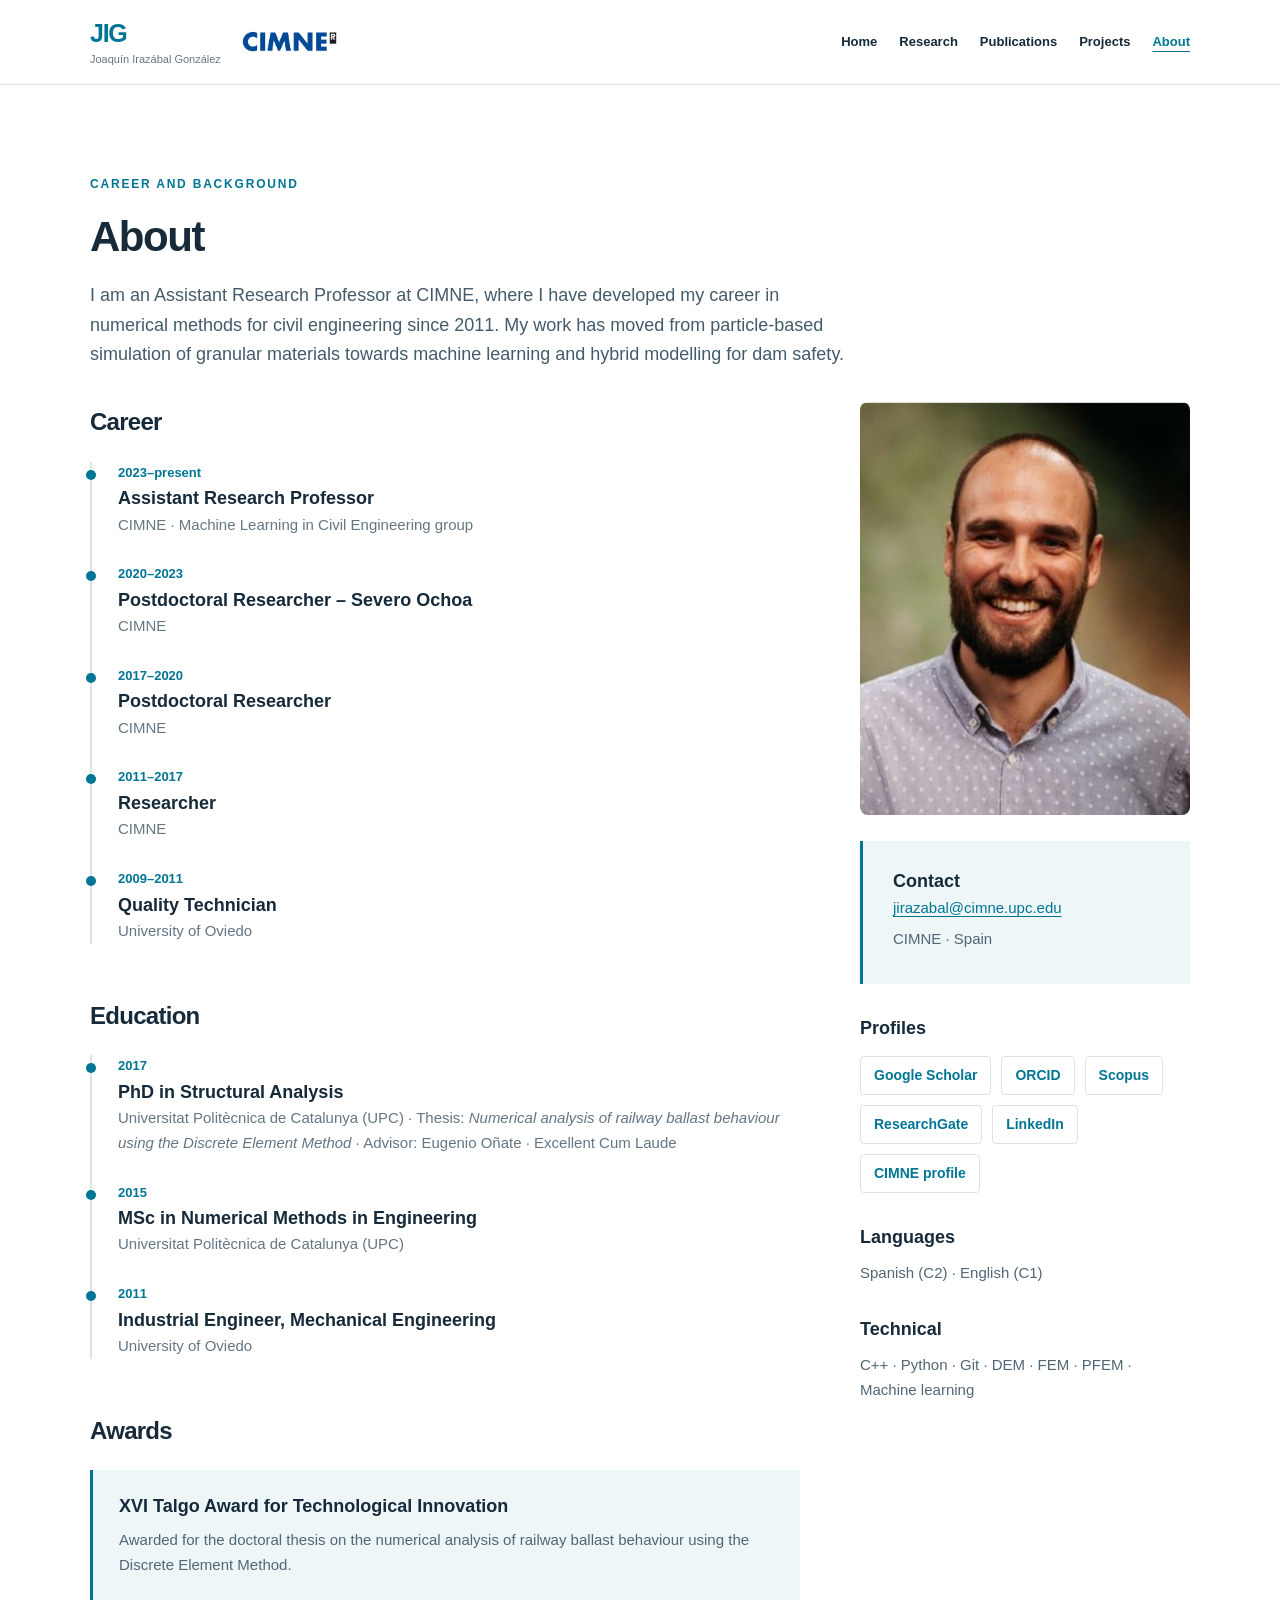
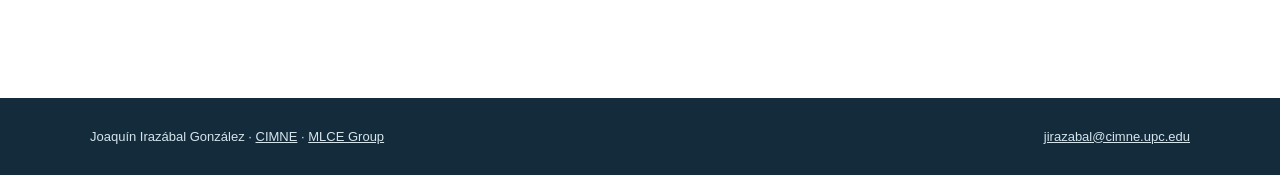
==== about.html @ ceaa3c61 "Create personal academic website" ====
<!DOCTYPE html>
<html lang="en">
  <head>
    <meta charset="UTF-8">
    <meta name="viewport" content="width=device-width, initial-scale=1">
    <meta name="description" content="Career, education, awards and contact details of Joaquín Irazábal González, Assistant Research Professor at CIMNE.">
    <title>About | Joaquín Irazábal González</title>
    <link rel="icon" href="assets/favicon.svg" type="image/svg+xml">
    <link rel="stylesheet" href="styles.css">
  </head>
  <body>
    <a class="skip-link" href="#main-content">Skip to content</a>
    <header class="site-header">
      <div class="container header-inner">
        <a href="index.html" class="brand" aria-label="JIG — Joaquín Irazábal González — CIMNE home">
          <span class="brand-mark">JIG</span>
          <span class="brand-affiliation">Joaquín Irazábal González</span>
          <img class="brand-logo" src="assets/images/cimne-colour.png" alt="CIMNE" width="571" height="140">
        </a>
        <nav aria-label="Main navigation">
          <a href="index.html">Home</a>
          <a href="research.html">Research</a>
          <a href="publications.html">Publications</a>
          <a href="projects.html">Projects</a>
          <a href="about.html" aria-current="page">About</a>
        </nav>
      </div>
    </header>
    <main id="main-content" tabindex="-1">
      <section id="about" class="section container">
        <p class="eyebrow">Career and background</p>
        <h1 class="page-title">About</h1>
        <p class="intro">I am an Assistant Research Professor at CIMNE, where I have developed my career in numerical methods for civil engineering since 2011. My work has moved from particle-based simulation of granular materials towards machine learning and hybrid modelling for dam safety.</p>

        <div class="about-layout">
          <div class="about-main">
            <h2 class="subsection-title">Career</h2>
            <ol class="timeline">
              <li>
                <span class="when">2023–present</span>
                <h3>Assistant Research Professor</h3>
                <p>CIMNE · Machine Learning in Civil Engineering group</p>
              </li>
              <li>
                <span class="when">2020–2023</span>
                <h3>Postdoctoral Researcher – Severo Ochoa</h3>
                <p>CIMNE</p>
              </li>
              <li>
                <span class="when">2017–2020</span>
                <h3>Postdoctoral Researcher</h3>
                <p>CIMNE</p>
              </li>
              <li>
                <span class="when">2011–2017</span>
                <h3>Researcher</h3>
                <p>CIMNE</p>
              </li>
              <li>
                <span class="when">2009–2011</span>
                <h3>Quality Technician</h3>
                <p>University of Oviedo</p>
              </li>
            </ol>

            <h2 class="subsection-title">Education</h2>
            <ol class="timeline">
              <li>
                <span class="when">2017</span>
                <h3>PhD in Structural Analysis</h3>
                <p>Universitat Politècnica de Catalunya (UPC) · Thesis: <cite>Numerical analysis of railway ballast behaviour using the Discrete Element Method</cite> · Advisor: Eugenio Oñate · Excellent Cum Laude</p>
              </li>
              <li>
                <span class="when">2015</span>
                <h3>MSc in Numerical Methods in Engineering</h3>
                <p>Universitat Politècnica de Catalunya (UPC)</p>
              </li>
              <li>
                <span class="when">2011</span>
                <h3>Industrial Engineer, Mechanical Engineering</h3>
                <p>University of Oviedo</p>
              </li>
            </ol>

            <h2 class="subsection-title">Awards</h2>
            <div class="award">
              <h3>XVI Talgo Award for Technological Innovation</h3>
              <p>Awarded for the doctoral thesis on the numerical analysis of railway ballast behaviour using the Discrete Element Method.</p>
            </div>
          </div>

          <aside class="about-side">
            <img class="about-photo" src="assets/images/joaquin-irazabal.jpg" alt="Portrait of Joaquín Irazábal González" width="800" height="1000">
            <div class="methods">
              <h2>Contact</h2>
              <p><a href="mailto:jirazabal@cimne.upc.edu">jirazabal@cimne.upc.edu</a></p>
              <p>CIMNE · Spain</p>
            </div>

            <h2 class="side-title">Profiles</h2>
            <ul class="profile-links">
              <li><a href="https://scholar.google.es/citations?user=T08dTR4AAAAJ&amp;hl=en">Google Scholar</a></li>
              <li><a href="https://orcid.org/0000-0003-4966-4812">ORCID</a></li>
              <li><a href="https://www.scopus.com/authid/detail.uri?authorId=56823548200">Scopus</a></li>
              <li><a href="https://www.researchgate.net/profile/Joaquin-Irazabal-Gonzalez">ResearchGate</a></li>
              <li><a href="https://www.linkedin.com/in/joaquinirazabalgonzalez/">LinkedIn</a></li>
              <li><a href="http://www.cimne.com/verperfil/5424">CIMNE profile</a></li>
            </ul>

            <h2 class="side-title">Languages</h2>
            <p>Spanish (C2) · English (C1)</p>

            <h2 class="side-title">Technical</h2>
            <p>C++ · Python · Git · DEM · FEM · PFEM · Machine learning</p>
          </aside>
        </div>
      </section>
    </main>
    <footer class="footer">
      <div class="container footer-inner">
        <span>Joaquín Irazábal González · <a href="https://cimne.com/" target="_blank" rel="noopener noreferrer">CIMNE</a> · <a href="https://cimnemadrid.github.io/MLCE_Website/" target="_blank" rel="noopener noreferrer">MLCE Group</a></span>
        <span><a href="mailto:jirazabal@cimne.upc.edu">jirazabal@cimne.upc.edu</a></span>
      </div>
    </footer>
  </body>
</html>
---- styles.css ----
:root {
  --ink: #162a39;
  --muted: #647683;
  --blue: #007694;
  --pale: #eef6f8;
  --line: #d9e3e8;
  --max: 1100px;
  --anchor-offset: 90px;
}

* {
  box-sizing: border-box;
}

html {
  scroll-behavior: smooth;
}

/* Keep fragment targets clear of the sticky header at each breakpoint. */
main[id],
section[id] {
  scroll-margin-top: var(--anchor-offset);
}

body {
  min-height: 100vh;
  display: flex;
  flex-direction: column;
  margin: 0;
  font-family: Inter, Arial, Helvetica, sans-serif;
  line-height: 1.65;
  color: var(--ink);
  background: #fff;
}

a {
  color: inherit;
}

main {
  flex: 1;
}

nav a[aria-current="page"] {
  color: var(--blue);
  text-decoration: underline;
  text-underline-offset: 5px;
}

nav a:focus-visible,
a:focus-visible {
  outline: 2px solid var(--blue);
  outline-offset: 3px;
}

.container {
  width: min(var(--max), calc(100% - 48px));
  margin: auto;
}

.site-header {
  background: white;
  border-bottom: 1px solid var(--line);
  position: sticky;
  top: 0;
  z-index: 10;
}

.header-inner {
  min-height: 84px;
  display: flex;
  align-items: center;
  justify-content: space-between;
  gap: 26px;
}

.brand {
  text-decoration: none;
  display: grid;
  grid-template-columns: max-content 100px;
  column-gap: 18px;
  flex-shrink: 0;
  line-height: 1.2;
}

.brand-mark {
  font-size: 25px;
  font-weight: 800;
  letter-spacing: -.05em;
  color: var(--blue);
}

.brand-affiliation {
  grid-column: 1;
  font-size: 11px;
  color: var(--muted);
  margin-top: 5px;
}

.brand-logo {
  grid-column: 2;
  grid-row: 1 / 3;
  align-self: center;
  display: block;
  width: 100px;
  height: auto;
}

nav {
  display: flex;
  flex-wrap: wrap;
  gap: 22px;
}

nav a {
  text-decoration: none;
  font-weight: 600;
  font-size: 13px;
}

nav a:hover,
.footer a:hover {
  color: var(--blue);
}

.hero {
  padding: 96px 0 104px;
  background: linear-gradient(115deg, #e8f5f7 0%, #f7fbfc 65%, #fff 100%);
  border-bottom: 1px solid var(--line);
}

.hero-grid {
  display: grid;
  grid-template-columns: minmax(0, 1.45fr) minmax(240px, 320px);
  gap: 60px;
  align-items: center;
}

.eyebrow {
  font-size: 12px;
  letter-spacing: .15em;
  text-transform: uppercase;
  font-weight: 800;
  color: var(--blue);
  margin: 0 0 18px;
}

.hero h1 {
  font-size: clamp(38px, 5vw, 64px);
  line-height: 1.05;
  letter-spacing: -.05em;
  margin: 0 0 24px;
}

.subtitle {
  font-size: clamp(18px, 2.2vw, 23px);
  font-weight: 650;
  line-height: 1.35;
  max-width: 760px;
  margin: 0 0 18px;
}

.hero-description {
  color: #445b69;
  font-size: 17px;
  max-width: 720px;
  margin: 0 0 30px;
}

.hero-actions {
  display: flex;
  flex-wrap: wrap;
  align-items: center;
  gap: 14px;
}

.cta {
  display: inline-block;
  color: white;
  background: var(--blue);
  padding: 12px 22px;
  border-radius: 5px;
  text-decoration: none;
  font-weight: 700;
}

.cta:hover {
  background: #00637d;
}

.cta-secondary {
  display: inline-block;
  color: var(--blue);
  border: 1px solid var(--blue);
  padding: 11px 21px;
  border-radius: 5px;
  text-decoration: none;
  font-weight: 700;
}

.cta-secondary:hover {
  background: var(--pale);
}

.hero-portrait {
  display: block;
  width: 100%;
  max-width: 320px;
  height: auto;
  aspect-ratio: 4 / 5;
  object-fit: cover;
  border-radius: 8px;
  box-shadow: 0 18px 44px rgba(22, 42, 57, .16);
}

.section {
  padding-top: 90px;
  padding-bottom: 98px;
}

.section-alt {
  background: #f6f9fa;
}

.section > h2,
.page-title {
  font-size: clamp(30px, 4vw, 42px);
  line-height: 1.15;
  letter-spacing: -.035em;
  margin: 0 0 20px;
}

.intro {
  max-width: 760px;
  font-size: 18px;
  color: #445b69;
  margin-bottom: 32px;
}

.about-copy {
  max-width: 800px;
}

.about-copy p {
  color: #445b69;
  font-size: 17px;
  margin: 0 0 18px;
}

.stats {
  display: grid;
  grid-template-columns: repeat(4, minmax(0, 1fr));
  gap: 24px;
  margin-top: 36px;
}

.stat {
  border-top: 2px solid var(--blue);
  padding-top: 16px;
}

.stat strong {
  display: block;
  font-size: 30px;
  line-height: 1.1;
  letter-spacing: -.03em;
}

.stat span {
  display: block;
  margin-top: 4px;
  color: var(--muted);
  font-size: 13px;
}

.stats-note {
  margin: 18px 0 0;
  color: var(--muted);
  font-size: 13px;
}

.section-heading {
  display: flex;
  align-items: flex-end;
  justify-content: space-between;
  gap: 24px;
  flex-wrap: wrap;
  margin-bottom: 26px;
}

.section-heading h2 {
  margin: 0;
  font-size: clamp(28px, 3.5vw, 38px);
  line-height: 1.15;
  letter-spacing: -.035em;
}

.section-heading .eyebrow {
  margin-bottom: 10px;
}

.text-link {
  color: var(--blue);
  font-size: 14px;
  font-weight: 700;
  text-underline-offset: 3px;
  white-space: nowrap;
}

.cards {
  display: grid;
  grid-template-columns: repeat(3, minmax(0, 1fr));
  gap: 20px;
}

.card {
  border: 1px solid var(--line);
  border-radius: 8px;
  padding: 30px 26px;
  background: #fff;
  min-height: 238px;
}

.card-number {
  font-weight: 750;
  font-size: 12px;
  color: var(--blue);
}

.card h2,
.card h3 {
  font-size: 22px;
  letter-spacing: -.025em;
  line-height: 1.2;
  margin: 26px 0 12px;
}

.card p {
  font-size: 15px;
  color: #5a6b78;
  margin: 0;
}

.methods {
  padding: 26px 30px;
  background: var(--pale);
  border-left: 3px solid var(--blue);
  margin-top: 32px;
}

.methods p {
  color: #526675;
  margin: 6px 0 0;
}

.methods h2 {
  margin: 0;
  font-size: 18px;
}

.methods a {
  color: var(--blue);
  text-underline-offset: 3px;
}

.muted {
  color: var(--muted);
}

/* Research lines. */
.research-list {
  margin-top: 8px;
}

.research-item {
  display: grid;
  grid-template-columns: 64px minmax(0, 1fr);
  gap: 22px;
  padding: 34px 0;
  border-top: 1px solid var(--line);
}

.research-item:last-child {
  border-bottom: 1px solid var(--line);
}

.research-number {
  font-weight: 800;
  font-size: 13px;
  color: var(--blue);
  padding-top: 7px;
}

.research-item h2 {
  font-size: 26px;
  line-height: 1.2;
  letter-spacing: -.03em;
  margin: 0 0 12px;
}

.research-item p {
  color: #445b69;
  max-width: 820px;
  margin: 0 0 12px;
}

.research-related {
  font-size: 14px;
  color: var(--muted);
}

.research-related a {
  color: var(--blue);
  text-underline-offset: 3px;
}

.technologies {
  display: flex;
  flex-wrap: wrap;
  gap: 8px;
  margin: 14px 0 0;
  padding: 0;
  list-style: none;
}

.technologies li {
  border: 1px solid var(--line);
  border-radius: 999px;
  padding: 4px 12px;
  font-size: 13px;
  color: #445b69;
  background: #fff;
}

/* Projects reuse the shared card styles and mobile grid breakpoint. */
.projects-grid {
  grid-template-columns: repeat(2, minmax(0, 1fr));
}

.project-card {
  overflow-wrap: anywhere;
}

.project-card h2 {
  margin-top: 0;
  color: var(--blue);
}

.project-card .project-meta {
  font-size: 13px;
}

.project-card h3 {
  margin: 20px 0 12px;
  font-size: 18px;
  line-height: 1.35;
}

.project-card p {
  margin-bottom: 0;
}

.further-projects {
  margin-top: 22px;
  padding: 0;
  list-style: none;
  display: grid;
  grid-template-columns: repeat(2, minmax(0, 1fr));
  gap: 0 30px;
}

.further-projects li {
  padding: 14px 0;
  border-bottom: 1px solid var(--line);
  font-size: 15px;
}

.further-projects .years {
  display: block;
  color: var(--muted);
  font-size: 13px;
}

/* Publications remain a single, naturally wrapping list at every width. */
.publications-list {
  margin: 0;
  padding-left: 24px;
  overflow-wrap: anywhere;
}

.publications-list li {
  padding-left: 8px;
  margin-bottom: 28px;
}

.publications-list h2,
.publications-list h3 {
  margin: 0 0 8px;
  font-size: 18px;
  line-height: 1.4;
}

.publications-list h2 a,
.publications-list h3 a {
  text-decoration-thickness: 1px;
}

.publications-list p {
  margin: 4px 0;
  color: var(--muted);
  font-size: 15px;
}

.publications-list a,
.publication-profiles a {
  color: var(--blue);
  text-underline-offset: 3px;
}

.publications-list a:focus-visible,
.publication-profiles a:focus-visible {
  outline: 2px solid var(--blue);
  outline-offset: 3px;
}

.pub-section {
  margin-top: 48px;
}

.pub-section > h2 {
  font-size: 24px;
  letter-spacing: -.03em;
  margin: 0 0 22px;
  padding-bottom: 10px;
  border-bottom: 1px solid var(--line);
}

.pub-section:first-of-type {
  margin-top: 0;
}

.publication-profiles {
  margin-top: 48px;
  overflow-wrap: anywhere;
}

.publication-profiles > p {
  color: #445b69;
}

.profile-links {
  display: flex;
  flex-wrap: wrap;
  gap: 10px;
  margin: 12px 0 0;
  padding: 0;
  list-style: none;
}

.profile-links a {
  display: inline-block;
  border: 1px solid var(--line);
  border-radius: 4px;
  padding: 7px 13px;
  color: var(--blue);
  font-size: 14px;
  font-weight: 600;
  text-decoration: none;
}

.profile-links a:hover {
  border-color: var(--blue);
  background: var(--pale);
}

/* About page. */
.about-layout {
  display: grid;
  grid-template-columns: minmax(0, 1.6fr) minmax(260px, 330px);
  gap: 60px;
  align-items: start;
}

.about-photo {
  display: block;
  width: 100%;
  height: auto;
  aspect-ratio: 4 / 5;
  object-fit: cover;
  border-radius: 8px;
  margin-bottom: 26px;
}

.subsection-title {
  font-size: 24px;
  letter-spacing: -.03em;
  margin: 0 0 20px;
}

.about-main > .subsection-title:not(:first-child) {
  margin-top: 52px;
}

.timeline {
  list-style: none;
  margin: 0;
  padding: 0;
  border-left: 2px solid var(--line);
}

.timeline li {
  position: relative;
  padding: 0 0 26px 26px;
}

.timeline li:last-child {
  padding-bottom: 0;
}

.timeline li::before {
  content: "";
  position: absolute;
  left: -6px;
  top: 8px;
  width: 10px;
  height: 10px;
  border-radius: 50%;
  background: var(--blue);
}

.timeline .when {
  display: block;
  color: var(--blue);
  font-size: 13px;
  font-weight: 700;
}

.timeline h3 {
  margin: 4px 0 2px;
  font-size: 18px;
  line-height: 1.3;
}

.timeline p {
  margin: 0;
  color: var(--muted);
  font-size: 15px;
}

.award {
  border-left: 3px solid var(--blue);
  background: var(--pale);
  padding: 22px 26px;
}

.award h3 {
  margin: 0 0 6px;
  font-size: 18px;
}

.award p {
  margin: 0;
  color: #526675;
  font-size: 15px;
}

.about-side .methods {
  margin-top: 0;
}

.side-title {
  font-size: 18px;
  margin: 30px 0 8px;
}

.about-side p {
  color: #526675;
  font-size: 15px;
  margin: 0 0 6px;
}

.footer {
  background: #142b3b;
  color: #d5e5ec;
  padding: 28px 0;
  font-size: 13px;
}

.footer-inner {
  display: flex;
  justify-content: space-between;
  gap: 15px;
  flex-wrap: wrap;
}

.footer a {
  color: inherit;
}

@media (max-width: 900px) {
  .hero-grid {
    grid-template-columns: minmax(0, 1fr) minmax(200px, 260px);
    gap: 36px;
  }

  .about-layout {
    grid-template-columns: 1fr;
    gap: 44px;
  }

  .about-photo {
    max-width: 280px;
  }
}

@media (max-width: 760px) {
  :root {
    --anchor-offset: 180px;
  }

  .header-inner {
    padding: 15px 0;
    align-items: flex-start;
    flex-direction: column;
  }

  nav {
    gap: 12px 18px;
  }

  .hero {
    padding: 72px 0 80px;
  }

  .hero-grid {
    grid-template-columns: 1fr;
    gap: 36px;
  }

  .hero-portrait {
    max-width: 240px;
  }

  .cards,
  .projects-grid,
  .further-projects {
    grid-template-columns: 1fr;
  }

  .card {
    min-height: auto;
  }

  .stats {
    grid-template-columns: repeat(2, minmax(0, 1fr));
  }

  .section {
    padding-top: 70px;
    padding-bottom: 75px;
  }

  .research-item {
    grid-template-columns: 1fr;
    gap: 6px;
    padding: 28px 0;
  }

  .research-number {
    padding-top: 0;
  }
}

/* Allow extra space when the mobile navigation wraps onto more lines. */
@media (max-width: 360px) {
  :root {
    --anchor-offset: 220px;
  }
}

/* Reveal the bypass link when navigating with a keyboard. */
.skip-link {
  position: fixed;
  top: 8px;
  left: 8px;
  z-index: 20;
  padding: 10px 16px;
  color: #fff;
  background: var(--ink);
  border-radius: 5px;
  transform: translateY(calc(-100% - 16px));
}

.skip-link:focus {
  transform: translateY(0);
  outline: 2px solid var(--blue);
  outline-offset: 2px;
}

@media (prefers-reduced-motion: reduce) {
  html {
    scroll-behavior: auto;
  }
}
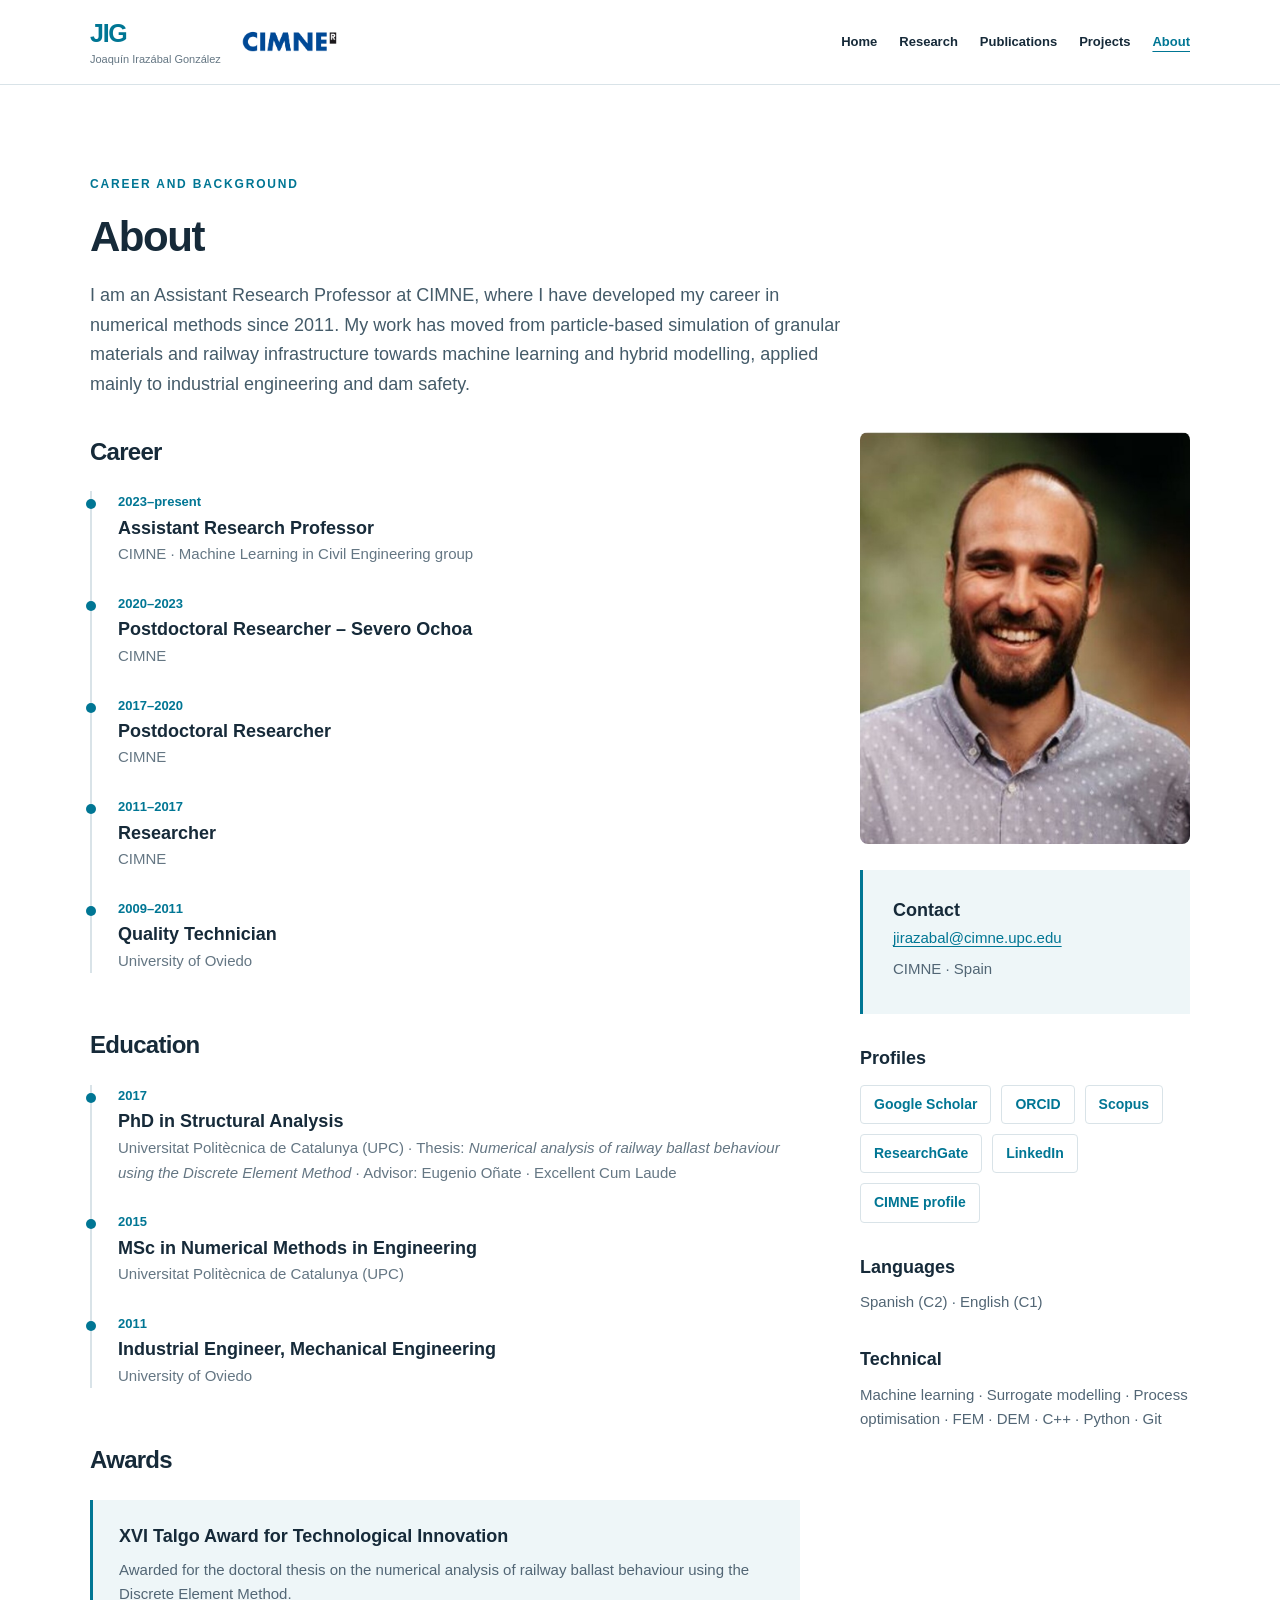
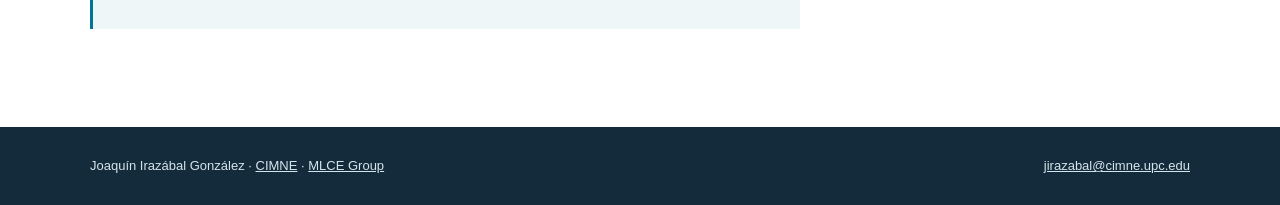
==== commit 0bb1552a: "Prioritise industrial machine learning and update publications" ====
--- a/about.html
+++ b/about.html
@@ -30,7 +30,7 @@
       <section id="about" class="section container">
         <p class="eyebrow">Career and background</p>
         <h1 class="page-title">About</h1>
-        <p class="intro">I am an Assistant Research Professor at CIMNE, where I have developed my career in numerical methods for civil engineering since 2011. My work has moved from particle-based simulation of granular materials towards machine learning and hybrid modelling for dam safety.</p>
+        <p class="intro">I am an Assistant Research Professor at CIMNE, where I have developed my career in numerical methods since 2011. My work has moved from particle-based simulation of granular materials and railway infrastructure towards machine learning and hybrid modelling, applied mainly to industrial engineering and dam safety.</p>
 
         <div class="about-layout">
           <div class="about-main">
@@ -111,7 +111,7 @@
             <p>Spanish (C2) · English (C1)</p>
 
             <h2 class="side-title">Technical</h2>
-            <p>C++ · Python · Git · DEM · FEM · PFEM · Machine learning</p>
+            <p>Machine learning · Surrogate modelling · Process optimisation · FEM · DEM · C++ · Python · Git</p>
           </aside>
         </div>
       </section>
--- a/styles.css
+++ b/styles.css
@@ -18,7 +18,8 @@
 
 /* Keep fragment targets clear of the sticky header at each breakpoint. */
 main[id],
-section[id] {
+section[id],
+.card[id] {
   scroll-margin-top: var(--anchor-offset);
 }
 
@@ -341,6 +342,11 @@
   margin: 0;
 }
 
+.card .text-link {
+  display: inline-block;
+  margin-top: 16px;
+}
+
 .methods {
   padding: 26px 30px;
   background: var(--pale);
@@ -389,6 +395,22 @@
   font-size: 13px;
   color: var(--blue);
   padding-top: 7px;
+}
+
+.research-tag {
+  display: inline-block;
+  vertical-align: middle;
+  margin-left: 10px;
+  padding: 2px 9px;
+  border: 1px solid var(--line);
+  border-radius: 999px;
+  background: #fff;
+  color: var(--muted);
+  font-size: 11px;
+  font-weight: 700;
+  letter-spacing: .08em;
+  line-height: 1.5;
+  text-transform: uppercase;
 }
 
 .research-item h2 {
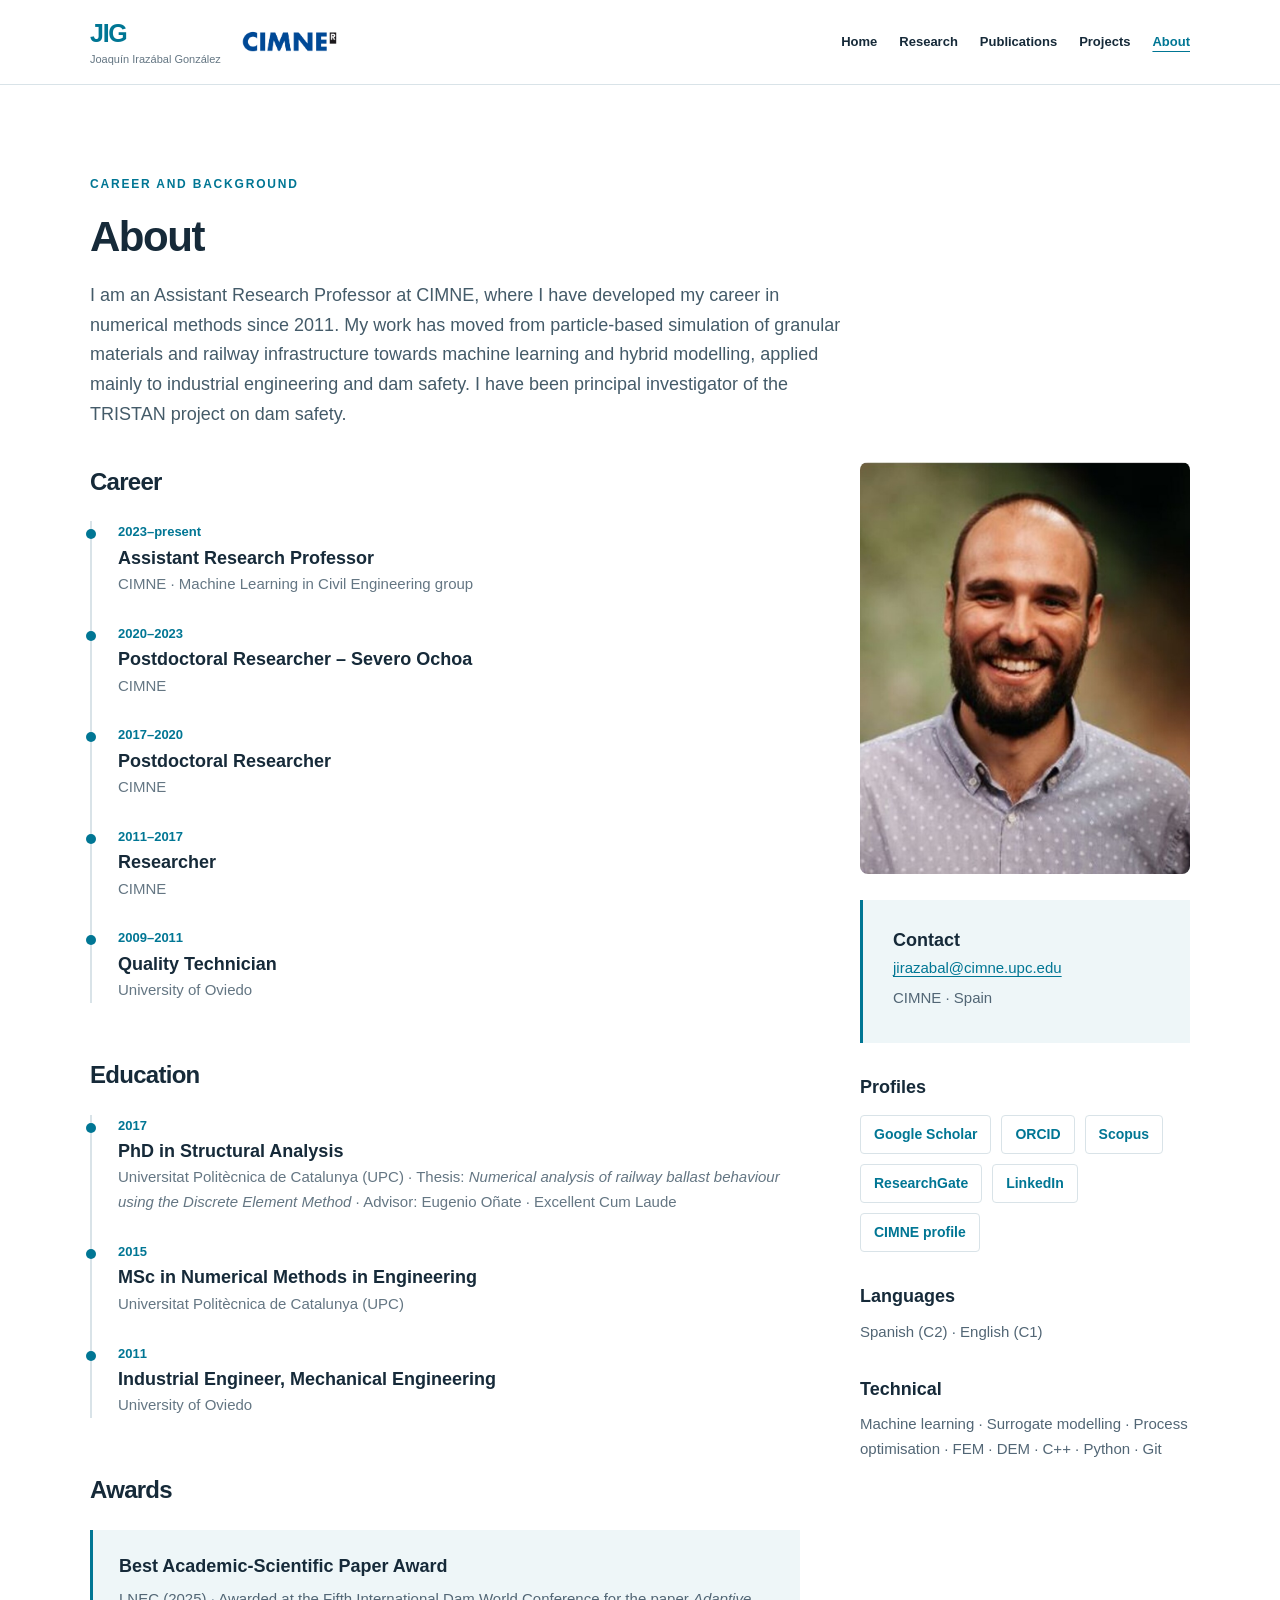
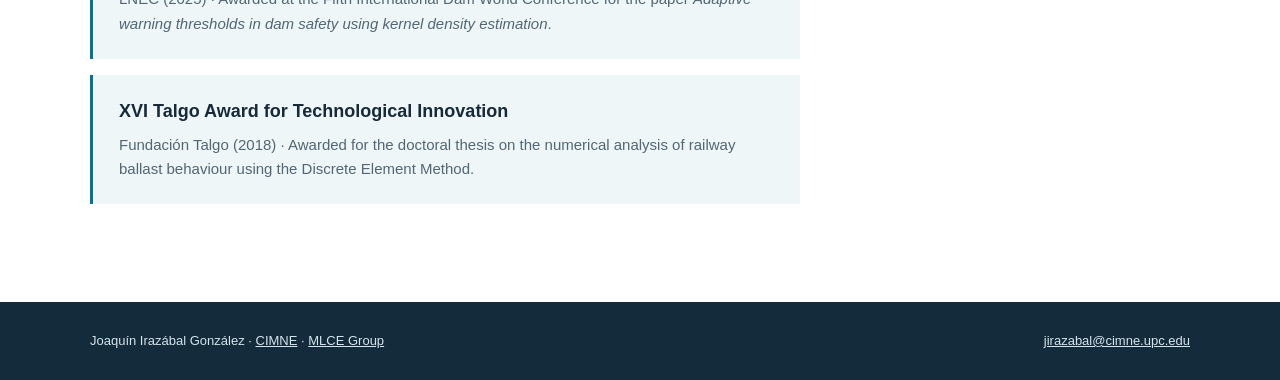
==== commit e5cca0b3: "Update personal information, project details, and publication records - Enhanced personal descriptio" ====
--- a/about.html
+++ b/about.html
@@ -30,7 +30,7 @@
       <section id="about" class="section container">
         <p class="eyebrow">Career and background</p>
         <h1 class="page-title">About</h1>
-        <p class="intro">I am an Assistant Research Professor at CIMNE, where I have developed my career in numerical methods since 2011. My work has moved from particle-based simulation of granular materials and railway infrastructure towards machine learning and hybrid modelling, applied mainly to industrial engineering and dam safety.</p>
+        <p class="intro">I am an Assistant Research Professor at CIMNE, where I have developed my career in numerical methods since 2011. My work has moved from particle-based simulation of granular materials and railway infrastructure towards machine learning and hybrid modelling, applied mainly to industrial engineering and dam safety. I have been principal investigator of the TRISTAN project on dam safety.</p>
 
         <div class="about-layout">
           <div class="about-main">
@@ -84,8 +84,12 @@
 
             <h2 class="subsection-title">Awards</h2>
             <div class="award">
+              <h3>Best Academic-Scientific Paper Award</h3>
+              <p>LNEC (2025) · Awarded at the Fifth International Dam World Conference for the paper <cite>Adaptive warning thresholds in dam safety using kernel density estimation</cite>.</p>
+            </div>
+            <div class="award">
               <h3>XVI Talgo Award for Technological Innovation</h3>
-              <p>Awarded for the doctoral thesis on the numerical analysis of railway ballast behaviour using the Discrete Element Method.</p>
+              <p>Fundación Talgo (2018) · Awarded for the doctoral thesis on the numerical analysis of railway ballast behaviour using the Discrete Element Method.</p>
             </div>
           </div>
 
--- a/styles.css
+++ b/styles.css
@@ -686,6 +686,10 @@
   font-size: 15px;
 }
 
+.award + .award {
+  margin-top: 16px;
+}
+
 .about-side .methods {
   margin-top: 0;
 }
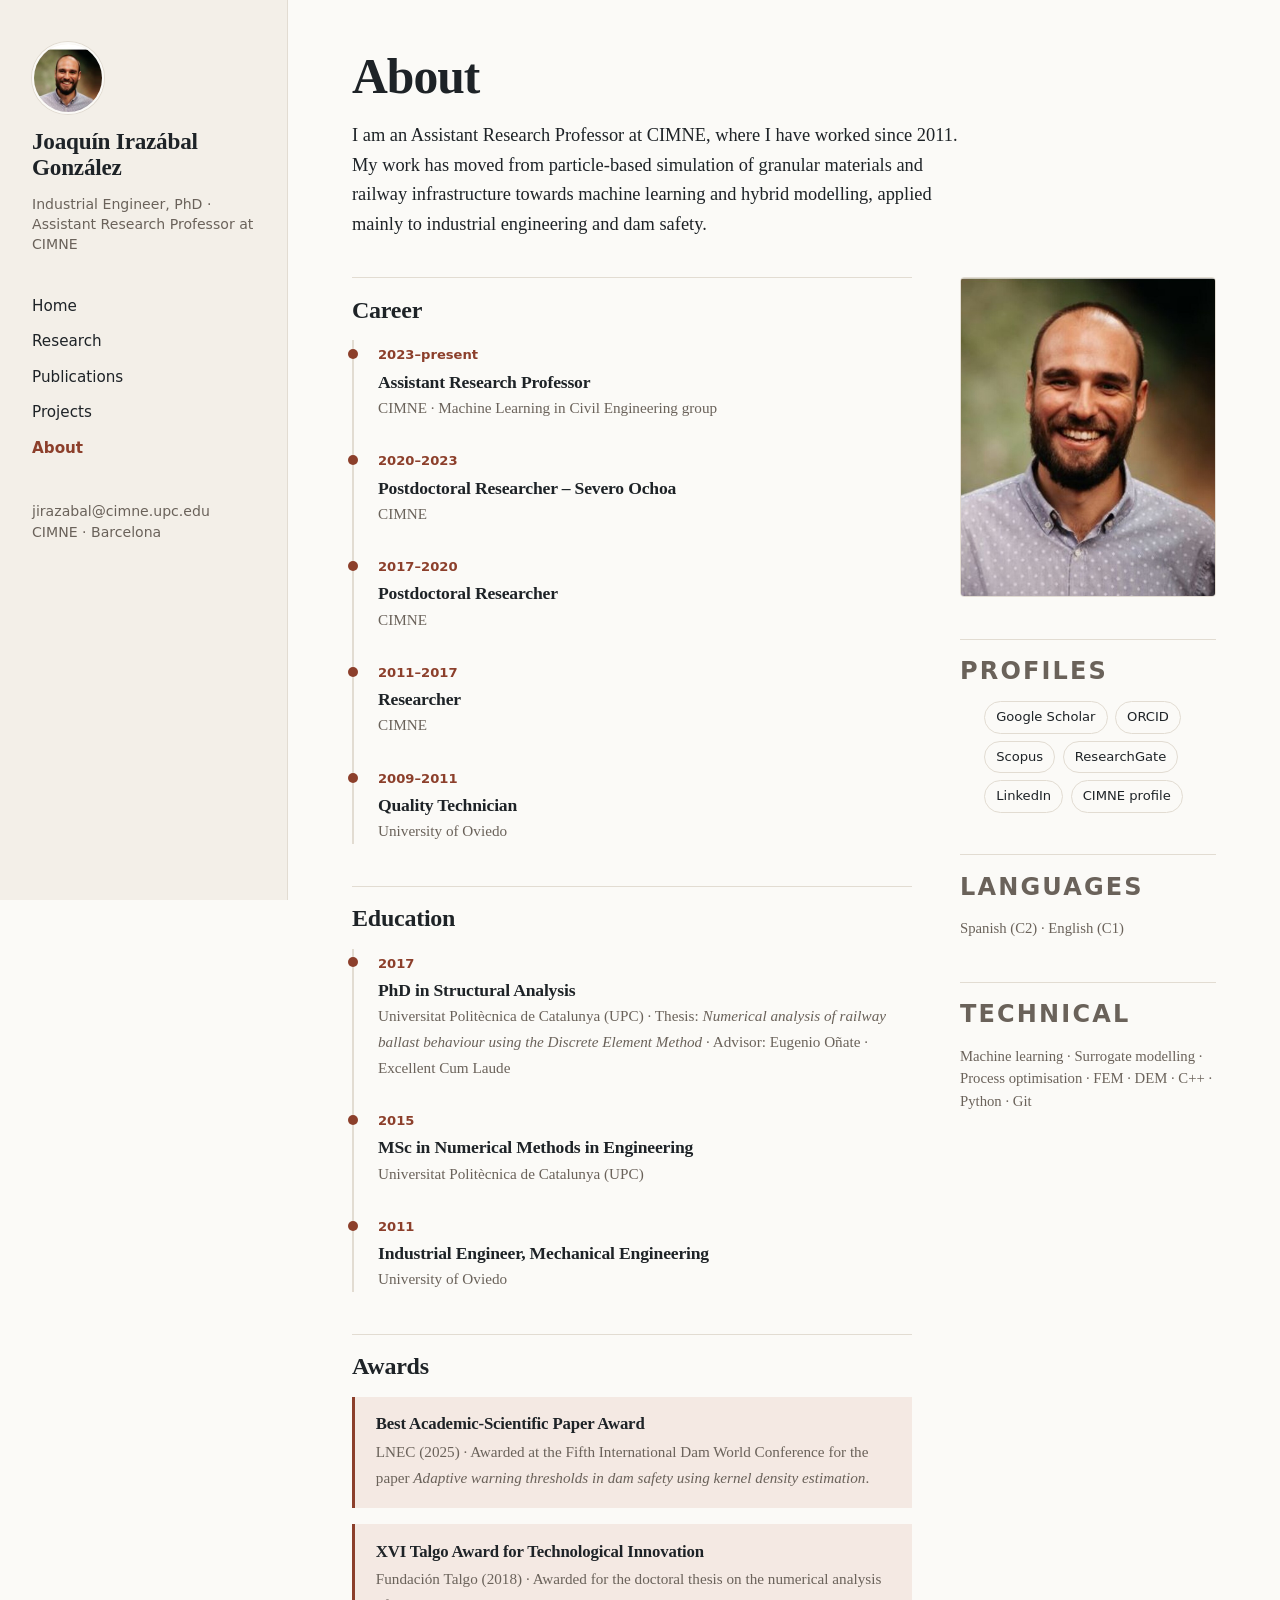
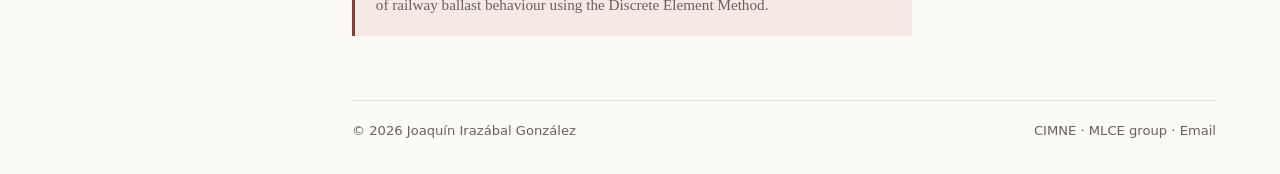
==== commit b7d842e9: "Update website layout, implement ligth and dark modes and add new avatar image for Joaquin Irazabal" ====
--- a/about.html
+++ b/about.html
@@ -5,126 +5,130 @@
     <meta name="viewport" content="width=device-width, initial-scale=1">
     <meta name="description" content="Career, education, awards and contact details of Joaquín Irazábal González, Assistant Research Professor at CIMNE.">
     <title>About | Joaquín Irazábal González</title>
+    <meta name="theme-color" content="#fbfaf7" media="(prefers-color-scheme: light)">
+    <meta name="theme-color" content="#171a1c" media="(prefers-color-scheme: dark)">
     <link rel="icon" href="assets/favicon.svg" type="image/svg+xml">
     <link rel="stylesheet" href="styles.css">
   </head>
   <body>
     <a class="skip-link" href="#main-content">Skip to content</a>
-    <header class="site-header">
-      <div class="container header-inner">
-        <a href="index.html" class="brand" aria-label="JIG — Joaquín Irazábal González — CIMNE home">
-          <span class="brand-mark">JIG</span>
-          <span class="brand-affiliation">Joaquín Irazábal González</span>
-          <img class="brand-logo" src="assets/images/cimne-colour.png" alt="CIMNE" width="571" height="140">
+    <div class="shell">
+      <header class="site-header">
+        <a class="identity" href="index.html" aria-label="Joaquín Irazábal González — home">
+          <img class="avatar" src="assets/images/joaquin-irazabal-avatar.jpg" alt="" width="160" height="160">
+          <span class="name">Joaquín Irazábal González</span>
         </a>
+        <p class="role">Industrial Engineer, PhD · Assistant Research Professor at CIMNE</p>
         <nav aria-label="Main navigation">
-          <a href="index.html">Home</a>
-          <a href="research.html">Research</a>
-          <a href="publications.html">Publications</a>
-          <a href="projects.html">Projects</a>
-          <a href="about.html" aria-current="page">About</a>
+          <ul class="nav">
+            <li><a href="index.html">Home</a></li>
+            <li><a href="research.html">Research</a></li>
+            <li><a href="publications.html">Publications</a></li>
+            <li><a href="projects.html">Projects</a></li>
+            <li><a href="about.html" aria-current="page">About</a></li>
+          </ul>
         </nav>
-      </div>
-    </header>
-    <main id="main-content" tabindex="-1">
-      <section id="about" class="section container">
-        <p class="eyebrow">Career and background</p>
-        <h1 class="page-title">About</h1>
-        <p class="intro">I am an Assistant Research Professor at CIMNE, where I have developed my career in numerical methods since 2011. My work has moved from particle-based simulation of granular materials and railway infrastructure towards machine learning and hybrid modelling, applied mainly to industrial engineering and dam safety. I have been principal investigator of the TRISTAN project on dam safety.</p>
+        <p class="contact">
+          <a href="mailto:jirazabal@cimne.upc.edu">jirazabal@cimne.upc.edu</a>
+          <span>CIMNE · Barcelona</span>
+        </p>
+      </header>
 
-        <div class="about-layout">
-          <div class="about-main">
-            <h2 class="subsection-title">Career</h2>
-            <ol class="timeline">
-              <li>
-                <span class="when">2023–present</span>
-                <h3>Assistant Research Professor</h3>
-                <p>CIMNE · Machine Learning in Civil Engineering group</p>
-              </li>
-              <li>
-                <span class="when">2020–2023</span>
-                <h3>Postdoctoral Researcher – Severo Ochoa</h3>
-                <p>CIMNE</p>
-              </li>
-              <li>
-                <span class="when">2017–2020</span>
-                <h3>Postdoctoral Researcher</h3>
-                <p>CIMNE</p>
-              </li>
-              <li>
-                <span class="when">2011–2017</span>
-                <h3>Researcher</h3>
-                <p>CIMNE</p>
-              </li>
-              <li>
-                <span class="when">2009–2011</span>
-                <h3>Quality Technician</h3>
-                <p>University of Oviedo</p>
-              </li>
-            </ol>
+      <div class="page">
+        <main id="main-content" class="content" tabindex="-1">
+          <header class="page-intro">
+            <h1 class="page-title">About</h1>
+            <p class="intro">I am an Assistant Research Professor at CIMNE, where I have worked since 2011. My work has moved from particle-based simulation of granular materials and railway infrastructure towards machine learning and hybrid modelling, applied mainly to industrial engineering and dam safety.</p>
+          </header>
 
-            <h2 class="subsection-title">Education</h2>
-            <ol class="timeline">
-              <li>
-                <span class="when">2017</span>
-                <h3>PhD in Structural Analysis</h3>
-                <p>Universitat Politècnica de Catalunya (UPC) · Thesis: <cite>Numerical analysis of railway ballast behaviour using the Discrete Element Method</cite> · Advisor: Eugenio Oñate · Excellent Cum Laude</p>
-              </li>
-              <li>
-                <span class="when">2015</span>
-                <h3>MSc in Numerical Methods in Engineering</h3>
-                <p>Universitat Politècnica de Catalunya (UPC)</p>
-              </li>
-              <li>
-                <span class="when">2011</span>
-                <h3>Industrial Engineer, Mechanical Engineering</h3>
-                <p>University of Oviedo</p>
-              </li>
-            </ol>
+          <div class="about-layout">
+            <div class="about-main">
+              <h2>Career</h2>
+              <ol class="timeline">
+                <li>
+                  <span class="when">2023–present</span>
+                  <h3>Assistant Research Professor</h3>
+                  <p>CIMNE · Machine Learning in Civil Engineering group</p>
+                </li>
+                <li>
+                  <span class="when">2020–2023</span>
+                  <h3>Postdoctoral Researcher – Severo Ochoa</h3>
+                  <p>CIMNE</p>
+                </li>
+                <li>
+                  <span class="when">2017–2020</span>
+                  <h3>Postdoctoral Researcher</h3>
+                  <p>CIMNE</p>
+                </li>
+                <li>
+                  <span class="when">2011–2017</span>
+                  <h3>Researcher</h3>
+                  <p>CIMNE</p>
+                </li>
+                <li>
+                  <span class="when">2009–2011</span>
+                  <h3>Quality Technician</h3>
+                  <p>University of Oviedo</p>
+                </li>
+              </ol>
 
-            <h2 class="subsection-title">Awards</h2>
-            <div class="award">
-              <h3>Best Academic-Scientific Paper Award</h3>
-              <p>LNEC (2025) · Awarded at the Fifth International Dam World Conference for the paper <cite>Adaptive warning thresholds in dam safety using kernel density estimation</cite>.</p>
-            </div>
-            <div class="award">
-              <h3>XVI Talgo Award for Technological Innovation</h3>
-              <p>Fundación Talgo (2018) · Awarded for the doctoral thesis on the numerical analysis of railway ballast behaviour using the Discrete Element Method.</p>
-            </div>
-          </div>
+              <h2>Education</h2>
+              <ol class="timeline">
+                <li>
+                  <span class="when">2017</span>
+                  <h3>PhD in Structural Analysis</h3>
+                  <p>Universitat Politècnica de Catalunya (UPC) · Thesis: <cite>Numerical analysis of railway ballast behaviour using the Discrete Element Method</cite> · Advisor: Eugenio Oñate · Excellent Cum Laude</p>
+                </li>
+                <li>
+                  <span class="when">2015</span>
+                  <h3>MSc in Numerical Methods in Engineering</h3>
+                  <p>Universitat Politècnica de Catalunya (UPC)</p>
+                </li>
+                <li>
+                  <span class="when">2011</span>
+                  <h3>Industrial Engineer, Mechanical Engineering</h3>
+                  <p>University of Oviedo</p>
+                </li>
+              </ol>
 
-          <aside class="about-side">
-            <img class="about-photo" src="assets/images/joaquin-irazabal.jpg" alt="Portrait of Joaquín Irazábal González" width="800" height="1000">
-            <div class="methods">
-              <h2>Contact</h2>
-              <p><a href="mailto:jirazabal@cimne.upc.edu">jirazabal@cimne.upc.edu</a></p>
-              <p>CIMNE · Spain</p>
+              <h2>Awards</h2>
+              <div class="award">
+                <h3>Best Academic-Scientific Paper Award</h3>
+                <p>LNEC (2025) · Awarded at the Fifth International Dam World Conference for the paper <cite>Adaptive warning thresholds in dam safety using kernel density estimation</cite>.</p>
+              </div>
+              <div class="award">
+                <h3>XVI Talgo Award for Technological Innovation</h3>
+                <p>Fundación Talgo (2018) · Awarded for the doctoral thesis on the numerical analysis of railway ballast behaviour using the Discrete Element Method.</p>
+              </div>
             </div>
 
-            <h2 class="side-title">Profiles</h2>
-            <ul class="profile-links">
-              <li><a href="https://scholar.google.es/citations?user=T08dTR4AAAAJ&amp;hl=en">Google Scholar</a></li>
-              <li><a href="https://orcid.org/0000-0003-4966-4812">ORCID</a></li>
-              <li><a href="https://www.scopus.com/authid/detail.uri?authorId=56823548200">Scopus</a></li>
-              <li><a href="https://www.researchgate.net/profile/Joaquin-Irazabal-Gonzalez">ResearchGate</a></li>
-              <li><a href="https://www.linkedin.com/in/joaquinirazabalgonzalez/">LinkedIn</a></li>
-              <li><a href="http://www.cimne.com/verperfil/5424">CIMNE profile</a></li>
-            </ul>
+            <aside class="about-side">
+              <img class="about-photo" src="assets/images/joaquin-irazabal.jpg" alt="Joaquín Irazábal González" width="800" height="1000">
 
-            <h2 class="side-title">Languages</h2>
-            <p>Spanish (C2) · English (C1)</p>
+              <h2 class="side-title">Profiles</h2>
+              <ul class="profile-links">
+                <li><a href="https://scholar.google.es/citations?user=T08dTR4AAAAJ&amp;hl=en">Google Scholar</a></li>
+                <li><a href="https://orcid.org/0000-0003-4966-4812">ORCID</a></li>
+                <li><a href="https://www.scopus.com/authid/detail.uri?authorId=56823548200">Scopus</a></li>
+                <li><a href="https://www.researchgate.net/profile/Joaquin-Irazabal-Gonzalez">ResearchGate</a></li>
+                <li><a href="https://www.linkedin.com/in/joaquinirazabalgonzalez/">LinkedIn</a></li>
+                <li><a href="http://www.cimne.com/verperfil/5424">CIMNE profile</a></li>
+              </ul>
 
-            <h2 class="side-title">Technical</h2>
-            <p>Machine learning · Surrogate modelling · Process optimisation · FEM · DEM · C++ · Python · Git</p>
-          </aside>
-        </div>
-      </section>
-    </main>
-    <footer class="footer">
-      <div class="container footer-inner">
-        <span>Joaquín Irazábal González · <a href="https://cimne.com/" target="_blank" rel="noopener noreferrer">CIMNE</a> · <a href="https://cimnemadrid.github.io/MLCE_Website/" target="_blank" rel="noopener noreferrer">MLCE Group</a></span>
-        <span><a href="mailto:jirazabal@cimne.upc.edu">jirazabal@cimne.upc.edu</a></span>
+              <h2 class="side-title">Languages</h2>
+              <p>Spanish (C2) · English (C1)</p>
+
+              <h2 class="side-title">Technical</h2>
+              <p>Machine learning · Surrogate modelling · Process optimisation · FEM · DEM · C++ · Python · Git</p>
+            </aside>
+          </div>
+        </main>
+
+        <footer class="site-footer">
+          <p>© 2026 Joaquín Irazábal González</p>
+          <p><a href="https://cimne.com/" target="_blank" rel="noopener noreferrer">CIMNE</a> · <a href="https://cimnemadrid.github.io/MLCE_Website/" target="_blank" rel="noopener noreferrer">MLCE group</a> · <a href="mailto:jirazabal@cimne.upc.edu">Email</a></p>
+        </footer>
       </div>
-    </footer>
+    </div>
   </body>
 </html>
--- a/styles.css
+++ b/styles.css
@@ -1,638 +1,749 @@
+/* Joaquín Irazábal González — personal academic site
+   Warm paper palette, serif type, and a single rust accent.
+   Light or dark follows the operating-system preference. */
+
 :root {
-  --ink: #162a39;
-  --muted: #647683;
-  --blue: #007694;
-  --pale: #eef6f8;
-  --line: #d9e3e8;
-  --max: 1100px;
-  --anchor-offset: 90px;
-}
-
-* {
+  color-scheme: light;
+  --paper: #fbfaf7;
+  --paper-soft: #f4f0e9;
+  --ink: #1e2327;
+  --muted: #6a625a;
+  --rule: #e2dcd2;
+  --accent: #8c3f2b;
+  --accent-soft: #f4e9e3;
+  --shadow: rgba(60, 40, 30, .14);
+  --sidebar: #f3efe8;
+  --font-body: Georgia, "Iowan Old Style", "Palatino Linotype", "Times New Roman", serif;
+  --font-ui: ui-sans-serif, system-ui, -apple-system, "Segoe UI", Roboto, Helvetica, Arial, sans-serif;
+  --anchor-offset: 24px;
+}
+
+@media (prefers-color-scheme: dark) {
+  :root {
+    color-scheme: dark;
+    --paper: #171a1c;
+    --paper-soft: #1e2225;
+    --ink: #e9e3db;
+    --muted: #a69d93;
+    --rule: #31373a;
+    --accent: #e5a184;
+    --accent-soft: #2a211d;
+    --shadow: rgba(0, 0, 0, .45);
+    --sidebar: #1c2023;
+  }
+}
+
+*,
+*::before,
+*::after {
   box-sizing: border-box;
 }
 
 html {
+  -webkit-text-size-adjust: 100%;
   scroll-behavior: smooth;
 }
 
-/* Keep fragment targets clear of the sticky header at each breakpoint. */
+/* Keep fragment targets clear of the sticky mobile header. */
 main[id],
 section[id],
-.card[id] {
+article[id] {
   scroll-margin-top: var(--anchor-offset);
 }
 
 body {
+  margin: 0;
+  background: var(--paper);
+  color: var(--ink);
+  font-family: var(--font-body);
+  font-size: 1.0625rem;
+  line-height: 1.7;
+  font-optical-sizing: auto;
+}
+
+img {
+  max-width: 100%;
+  height: auto;
+}
+
+a {
+  color: var(--accent);
+  text-decoration-thickness: 1px;
+  text-underline-offset: .18em;
+}
+
+a:hover {
+  text-decoration-thickness: 2px;
+}
+
+a:focus-visible {
+  outline: 2px solid var(--accent);
+  outline-offset: 3px;
+  border-radius: 2px;
+}
+
+.skip-link {
+  position: fixed;
+  top: .5rem;
+  left: .5rem;
+  z-index: 100;
+  padding: .55rem 1rem;
+  background: var(--ink);
+  color: var(--paper);
+  border-radius: 3px;
+  font-family: var(--font-ui);
+  font-size: .9rem;
+  text-decoration: none;
+  transform: translateY(calc(-100% - 1rem));
+}
+
+.skip-link:focus {
+  transform: translateY(0);
+}
+
+/* ---------- Layout ---------- */
+
+.shell {
+  display: grid;
+  grid-template-columns: 18rem minmax(0, 1fr);
   min-height: 100vh;
+}
+
+.site-header {
+  position: sticky;
+  top: 0;
+  align-self: start;
+  height: 100vh;
+  overflow-y: auto;
+  padding: 2.6rem 1.75rem 2rem 2rem;
+  background: var(--sidebar);
+  border-right: 1px solid var(--rule);
+  font-family: var(--font-ui);
+}
+
+.identity {
   display: flex;
   flex-direction: column;
-  margin: 0;
-  font-family: Inter, Arial, Helvetica, sans-serif;
-  line-height: 1.65;
+  gap: .9rem;
   color: var(--ink);
-  background: #fff;
-}
-
-a {
-  color: inherit;
-}
-
-main {
+  text-decoration: none;
+}
+
+.avatar {
+  width: 72px;
+  height: 72px;
+  border-radius: 50%;
+  object-fit: cover;
+  border: 2px solid var(--paper);
+  box-shadow: 0 0 0 1px var(--rule);
+}
+
+.name {
+  font-family: var(--font-body);
+  font-weight: 600;
+  font-size: 1.45rem;
+  line-height: 1.12;
+  letter-spacing: -.01em;
+}
+
+.role {
+  margin: .85rem 0 0;
+  color: var(--muted);
+  font-size: .88rem;
+  line-height: 1.45;
+}
+
+.nav {
+  list-style: none;
+  margin: 2.2rem 0 0;
+  padding: 0;
+}
+
+.nav li {
+  margin: .1rem 0;
+}
+
+.nav a {
+  display: block;
+  padding: .25rem 0;
+  color: var(--ink);
+  text-decoration: none;
+  font-size: .95rem;
+  font-weight: 500;
+}
+
+.nav a:hover,
+.nav a[aria-current="page"] {
+  color: var(--accent);
+}
+
+.nav a[aria-current="page"] {
+  font-weight: 600;
+}
+
+.contact {
+  margin: 2.2rem 0 0;
+  color: var(--muted);
+  font-size: .88rem;
+  line-height: 1.5;
+}
+
+.contact a {
+  display: block;
+  color: var(--muted);
+  text-decoration: none;
+  overflow-wrap: anywhere;
+}
+
+.contact a:hover {
+  color: var(--accent);
+}
+
+.contact span {
+  display: block;
+}
+
+.page {
+  display: flex;
+  flex-direction: column;
+  width: 100%;
+  max-width: 62rem;
+  min-height: 100vh;
+  padding: 3.2rem clamp(1.25rem, 5vw, 4.5rem) 2rem;
+}
+
+.content {
   flex: 1;
 }
 
-nav a[aria-current="page"] {
-  color: var(--blue);
-  text-decoration: underline;
-  text-underline-offset: 5px;
-}
-
-nav a:focus-visible,
-a:focus-visible {
-  outline: 2px solid var(--blue);
-  outline-offset: 3px;
-}
-
-.container {
-  width: min(var(--max), calc(100% - 48px));
-  margin: auto;
-}
-
-.site-header {
-  background: white;
-  border-bottom: 1px solid var(--line);
-  position: sticky;
-  top: 0;
-  z-index: 10;
-}
-
-.header-inner {
-  min-height: 84px;
-  display: flex;
-  align-items: center;
-  justify-content: space-between;
-  gap: 26px;
-}
-
-.brand {
-  text-decoration: none;
+/* ---------- Typography ---------- */
+
+h1,
+h2,
+h3 {
+  margin: 0;
+  font-weight: 600;
+  line-height: 1.18;
+  letter-spacing: -.01em;
+}
+
+.content h2 {
+  margin: 2.8rem 0 1rem;
+  padding-top: 1.1rem;
+  border-top: 1px solid var(--rule);
+  font-size: 1.55rem;
+}
+
+.content h3 {
+  margin: 1.8rem 0 .6rem;
+  font-size: 1.2rem;
+}
+
+.content p {
+  max-width: 68ch;
+  margin: 0 0 1.1rem;
+}
+
+.page-title {
+  margin-bottom: 1.1rem;
+  font-size: clamp(2.3rem, 4.5vw, 3.1rem);
+  line-height: 1.06;
+  letter-spacing: -.02em;
+}
+
+.intro {
+  max-width: 62ch;
+  font-size: 1.15rem;
+  line-height: 1.6;
+}
+
+.lede {
+  font-size: 1.28rem;
+  line-height: 1.6;
+}
+
+.muted {
+  color: var(--muted);
+}
+
+/* ---------- Home ---------- */
+
+.hero {
   display: grid;
-  grid-template-columns: max-content 100px;
-  column-gap: 18px;
-  flex-shrink: 0;
-  line-height: 1.2;
-}
-
-.brand-mark {
-  font-size: 25px;
-  font-weight: 800;
-  letter-spacing: -.05em;
-  color: var(--blue);
-}
-
-.brand-affiliation {
-  grid-column: 1;
-  font-size: 11px;
-  color: var(--muted);
-  margin-top: 5px;
-}
-
-.brand-logo {
-  grid-column: 2;
-  grid-row: 1 / 3;
-  align-self: center;
+  grid-template-columns: minmax(0, 1fr) auto;
+  gap: 2.5rem;
+  align-items: start;
+}
+
+.hero-name {
+  margin: 0 0 1.4rem;
+  font-size: clamp(2.6rem, 5.5vw, 4rem);
+  line-height: 1.02;
+  letter-spacing: -.02em;
+}
+
+.home-photo {
+  width: 15rem;
+  margin: .4rem 0 0;
+}
+
+.home-photo img {
   display: block;
-  width: 100px;
-  height: auto;
-}
-
-nav {
+  width: 100%;
+  border: 1px solid var(--rule);
+  border-radius: 4px;
+  box-shadow: 0 14px 34px var(--shadow);
+}
+
+.profiles {
   display: flex;
   flex-wrap: wrap;
-  gap: 22px;
-}
-
-nav a {
+  gap: .55rem;
+  margin: 1.6rem 0 1rem;
+  padding: 0;
+  list-style: none;
+}
+
+.profiles li {
+  margin: 0;
+}
+
+.profiles a {
+  display: inline-block;
+  padding: .3rem .85rem;
+  border: 1px solid var(--accent);
+  border-radius: 999px;
+  color: var(--accent);
+  font-family: var(--font-ui);
+  font-size: .9rem;
   text-decoration: none;
+}
+
+.profiles a:hover {
+  background: var(--accent-soft);
+}
+
+.email {
+  margin: 0;
+  font-family: var(--font-ui);
+  font-size: .95rem;
+}
+
+.email a {
+  color: var(--muted);
+  text-decoration: none;
+}
+
+.email a:hover {
+  color: var(--accent);
+}
+
+/* ---------- Lists ---------- */
+
+.content ul,
+.content ol {
+  margin: 0 0 1.5rem;
+  padding-left: 1.5rem;
+}
+
+.content li {
+  margin-bottom: .55rem;
+}
+
+.content li::marker {
+  color: var(--muted);
+}
+
+.plain-list {
+  margin: 0;
+  padding: 0;
+  list-style: none;
+}
+
+.plain-list li {
+  margin: 0 0 1.2rem;
+}
+
+.plain-list strong {
+  color: var(--ink);
+}
+
+.section-head {
+  display: flex;
+  align-items: baseline;
+  justify-content: space-between;
+  gap: 1rem;
+  flex-wrap: wrap;
+  margin: 2.8rem 0 1.1rem;
+  padding-top: 1.1rem;
+  border-top: 1px solid var(--rule);
+}
+
+.section-head h2,
+.content .section-head h2 {
+  margin: 0;
+  padding: 0;
+  border: 0;
+}
+
+.section-head a {
+  color: var(--accent);
+  font-family: var(--font-ui);
+  font-size: .85rem;
+  text-decoration: none;
+  white-space: nowrap;
+}
+
+.section-head a:hover {
+  text-decoration: underline;
+}
+
+.link-list {
+  margin: 0;
+  padding: 0;
+  list-style: none;
+}
+
+.link-list li {
+  display: grid;
+  grid-template-columns: 6.5rem minmax(0, 1fr);
+  gap: 1rem;
+  margin: 0;
+  padding: .7rem 0;
+  border-bottom: 1px solid var(--rule);
+}
+
+.link-list .when {
+  padding-top: .15rem;
+  color: var(--muted);
+  font-family: var(--font-ui);
+  font-size: .82rem;
+}
+
+.link-list a {
+  color: var(--ink);
   font-weight: 600;
-  font-size: 13px;
-}
-
-nav a:hover,
-.footer a:hover {
-  color: var(--blue);
-}
-
-.hero {
-  padding: 96px 0 104px;
-  background: linear-gradient(115deg, #e8f5f7 0%, #f7fbfc 65%, #fff 100%);
-  border-bottom: 1px solid var(--line);
-}
-
-.hero-grid {
-  display: grid;
-  grid-template-columns: minmax(0, 1.45fr) minmax(240px, 320px);
-  gap: 60px;
-  align-items: center;
-}
-
-.eyebrow {
-  font-size: 12px;
-  letter-spacing: .15em;
-  text-transform: uppercase;
-  font-weight: 800;
-  color: var(--blue);
-  margin: 0 0 18px;
-}
-
-.hero h1 {
-  font-size: clamp(38px, 5vw, 64px);
-  line-height: 1.05;
-  letter-spacing: -.05em;
-  margin: 0 0 24px;
-}
-
-.subtitle {
-  font-size: clamp(18px, 2.2vw, 23px);
-  font-weight: 650;
-  line-height: 1.35;
-  max-width: 760px;
-  margin: 0 0 18px;
-}
-
-.hero-description {
-  color: #445b69;
-  font-size: 17px;
-  max-width: 720px;
-  margin: 0 0 30px;
-}
-
-.hero-actions {
-  display: flex;
-  flex-wrap: wrap;
-  align-items: center;
-  gap: 14px;
-}
-
-.cta {
-  display: inline-block;
-  color: white;
-  background: var(--blue);
-  padding: 12px 22px;
-  border-radius: 5px;
   text-decoration: none;
-  font-weight: 700;
-}
-
-.cta:hover {
-  background: #00637d;
-}
-
-.cta-secondary {
-  display: inline-block;
-  color: var(--blue);
-  border: 1px solid var(--blue);
-  padding: 11px 21px;
-  border-radius: 5px;
-  text-decoration: none;
-  font-weight: 700;
-}
-
-.cta-secondary:hover {
-  background: var(--pale);
-}
-
-.hero-portrait {
-  display: block;
-  width: 100%;
-  max-width: 320px;
-  height: auto;
-  aspect-ratio: 4 / 5;
-  object-fit: cover;
-  border-radius: 8px;
-  box-shadow: 0 18px 44px rgba(22, 42, 57, .16);
-}
-
-.section {
-  padding-top: 90px;
-  padding-bottom: 98px;
-}
-
-.section-alt {
-  background: #f6f9fa;
-}
-
-.section > h2,
-.page-title {
-  font-size: clamp(30px, 4vw, 42px);
-  line-height: 1.15;
-  letter-spacing: -.035em;
-  margin: 0 0 20px;
-}
-
-.intro {
-  max-width: 760px;
-  font-size: 18px;
-  color: #445b69;
-  margin-bottom: 32px;
-}
-
-.about-copy {
-  max-width: 800px;
-}
-
-.about-copy p {
-  color: #445b69;
-  font-size: 17px;
-  margin: 0 0 18px;
-}
-
-.stats {
-  display: grid;
-  grid-template-columns: repeat(4, minmax(0, 1fr));
-  gap: 24px;
-  margin-top: 36px;
-}
-
-.stat {
-  border-top: 2px solid var(--blue);
-  padding-top: 16px;
-}
-
-.stat strong {
-  display: block;
-  font-size: 30px;
-  line-height: 1.1;
-  letter-spacing: -.03em;
-}
-
-.stat span {
-  display: block;
-  margin-top: 4px;
-  color: var(--muted);
-  font-size: 13px;
-}
-
-.stats-note {
-  margin: 18px 0 0;
-  color: var(--muted);
-  font-size: 13px;
-}
-
-.section-heading {
-  display: flex;
-  align-items: flex-end;
-  justify-content: space-between;
-  gap: 24px;
-  flex-wrap: wrap;
-  margin-bottom: 26px;
-}
-
-.section-heading h2 {
-  margin: 0;
-  font-size: clamp(28px, 3.5vw, 38px);
-  line-height: 1.15;
-  letter-spacing: -.035em;
-}
-
-.section-heading .eyebrow {
-  margin-bottom: 10px;
-}
-
-.text-link {
-  color: var(--blue);
-  font-size: 14px;
-  font-weight: 700;
-  text-underline-offset: 3px;
-  white-space: nowrap;
-}
-
-.cards {
-  display: grid;
-  grid-template-columns: repeat(3, minmax(0, 1fr));
-  gap: 20px;
-}
-
-.card {
-  border: 1px solid var(--line);
-  border-radius: 8px;
-  padding: 30px 26px;
-  background: #fff;
-  min-height: 238px;
-}
-
-.card-number {
-  font-weight: 750;
-  font-size: 12px;
-  color: var(--blue);
-}
-
-.card h2,
-.card h3 {
-  font-size: 22px;
-  letter-spacing: -.025em;
-  line-height: 1.2;
-  margin: 26px 0 12px;
-}
-
-.card p {
-  font-size: 15px;
-  color: #5a6b78;
-  margin: 0;
-}
-
-.card .text-link {
-  display: inline-block;
-  margin-top: 16px;
-}
-
-.methods {
-  padding: 26px 30px;
-  background: var(--pale);
-  border-left: 3px solid var(--blue);
-  margin-top: 32px;
-}
-
-.methods p {
-  color: #526675;
-  margin: 6px 0 0;
-}
-
-.methods h2 {
-  margin: 0;
-  font-size: 18px;
-}
-
-.methods a {
-  color: var(--blue);
-  text-underline-offset: 3px;
-}
-
-.muted {
-  color: var(--muted);
-}
-
-/* Research lines. */
+}
+
+.link-list a:hover {
+  color: var(--accent);
+  text-decoration: underline;
+}
+
+.metrics {
+  margin-top: 2.6rem;
+  padding-top: 1.1rem;
+  border-top: 1px solid var(--rule);
+  color: var(--muted);
+  font-family: var(--font-ui);
+  font-size: .85rem;
+}
+
+/* ---------- Research ---------- */
+
 .research-list {
-  margin-top: 8px;
+  margin-top: 1.8rem;
 }
 
 .research-item {
   display: grid;
-  grid-template-columns: 64px minmax(0, 1fr);
-  gap: 22px;
-  padding: 34px 0;
-  border-top: 1px solid var(--line);
+  grid-template-columns: 2.5rem minmax(0, 1fr);
+  gap: 1rem;
+  padding: 1.9rem 0;
+  border-top: 1px solid var(--rule);
 }
 
 .research-item:last-child {
-  border-bottom: 1px solid var(--line);
+  border-bottom: 1px solid var(--rule);
 }
 
 .research-number {
-  font-weight: 800;
-  font-size: 13px;
-  color: var(--blue);
-  padding-top: 7px;
+  padding-top: .35rem;
+  color: var(--accent);
+  font-family: var(--font-ui);
+  font-size: .8rem;
+  font-weight: 600;
+}
+
+.content .research-item h2 {
+  margin: 0 0 .6rem;
+  padding: 0;
+  border: 0;
+  font-size: 1.35rem;
+}
+
+.research-related {
+  color: var(--muted);
+  font-family: var(--font-ui);
+  font-size: .83rem;
+  line-height: 1.6;
+}
+
+.research-related a {
+  color: var(--accent);
 }
 
 .research-tag {
   display: inline-block;
   vertical-align: middle;
-  margin-left: 10px;
-  padding: 2px 9px;
-  border: 1px solid var(--line);
+  margin-left: .5rem;
+  padding: .1rem .55rem;
+  border: 1px solid var(--rule);
   border-radius: 999px;
-  background: #fff;
-  color: var(--muted);
-  font-size: 11px;
-  font-weight: 700;
-  letter-spacing: .08em;
-  line-height: 1.5;
+  color: var(--muted);
+  font-family: var(--font-ui);
+  font-size: .7rem;
+  font-weight: 600;
+  letter-spacing: .06em;
   text-transform: uppercase;
 }
 
-.research-item h2 {
-  font-size: 26px;
-  line-height: 1.2;
-  letter-spacing: -.03em;
-  margin: 0 0 12px;
-}
-
-.research-item p {
-  color: #445b69;
-  max-width: 820px;
-  margin: 0 0 12px;
-}
-
-.research-related {
-  font-size: 14px;
-  color: var(--muted);
-}
-
-.research-related a {
-  color: var(--blue);
-  text-underline-offset: 3px;
+.methods {
+  margin-top: 2.8rem;
+  padding: 1.3rem 1.4rem;
+  background: var(--paper-soft);
+  border-left: 3px solid var(--accent);
+}
+
+.content .methods h2 {
+  margin: 0 0 .4rem;
+  padding: 0;
+  border: 0;
+  font-size: 1.15rem;
+}
+
+.methods p {
+  margin: 0 0 .8rem;
+  color: var(--muted);
+  font-size: .95rem;
 }
 
 .technologies {
   display: flex;
   flex-wrap: wrap;
-  gap: 8px;
-  margin: 14px 0 0;
+  gap: .45rem;
+  margin: 0;
   padding: 0;
   list-style: none;
 }
 
-.technologies li {
-  border: 1px solid var(--line);
+.content .technologies li {
+  margin: 0;
+  padding: .15rem .65rem;
+  border: 1px solid var(--rule);
   border-radius: 999px;
-  padding: 4px 12px;
-  font-size: 13px;
-  color: #445b69;
-  background: #fff;
-}
-
-/* Projects reuse the shared card styles and mobile grid breakpoint. */
-.projects-grid {
-  grid-template-columns: repeat(2, minmax(0, 1fr));
-}
-
-.project-card {
-  overflow-wrap: anywhere;
-}
-
-.project-card h2 {
-  margin-top: 0;
-  color: var(--blue);
-}
-
-.project-card .project-meta {
-  font-size: 13px;
-}
-
-.project-card h3 {
-  margin: 20px 0 12px;
-  font-size: 18px;
+  color: var(--muted);
+  font-family: var(--font-ui);
+  font-size: .8rem;
+}
+
+/* ---------- Projects ---------- */
+
+.group {
+  margin-top: 2.6rem;
+}
+
+.entry {
+  padding: 1.4rem 0 1.5rem;
+  border-bottom: 1px solid var(--rule);
+}
+
+.entry-meta {
+  margin: 0 0 .5rem;
+  color: var(--muted);
+  font-family: var(--font-ui);
+  font-size: .82rem;
+  letter-spacing: .02em;
+}
+
+.content .entry h3 {
+  margin: 0 0 .5rem;
+  font-size: 1.25rem;
   line-height: 1.35;
 }
 
-.project-card p {
-  margin-bottom: 0;
-}
-
-.further-projects {
-  margin-top: 22px;
+.acronym {
+  color: var(--accent);
+  font-family: var(--font-ui);
+  font-weight: 600;
+  letter-spacing: .01em;
+}
+
+.entry-foot {
+  margin: .8rem 0 0;
+  color: var(--muted);
+  font-family: var(--font-ui);
+  font-size: .82rem;
+  line-height: 1.55;
+}
+
+.compact-list {
+  margin: 0;
   padding: 0;
   list-style: none;
-  display: grid;
-  grid-template-columns: repeat(2, minmax(0, 1fr));
-  gap: 0 30px;
-}
-
-.further-projects li {
-  padding: 14px 0;
-  border-bottom: 1px solid var(--line);
-  font-size: 15px;
-}
-
-.further-projects .years {
-  display: block;
-  color: var(--muted);
-  font-size: 13px;
-}
-
-/* Publications remain a single, naturally wrapping list at every width. */
+}
+
+.compact-list li {
+  margin: 0;
+  padding: .65rem 0;
+  border-bottom: 1px solid var(--rule);
+  font-size: .98rem;
+}
+
+.compact-list .when {
+  display: inline-block;
+  min-width: 6.5rem;
+  color: var(--muted);
+  font-family: var(--font-ui);
+  font-size: .82rem;
+}
+
+.page-note {
+  margin-top: 2.4rem;
+  color: var(--muted);
+  font-family: var(--font-ui);
+  font-size: .82rem;
+}
+
+/* ---------- Publications ---------- */
+
+.pub-section {
+  margin-top: 2.8rem;
+}
+
+.content .pub-section > h2 {
+  margin: 0 0 1.2rem;
+  font-size: 1.5rem;
+}
+
 .publications-list {
   margin: 0;
-  padding-left: 24px;
+  padding-left: 1.4rem;
   overflow-wrap: anywhere;
 }
 
-.publications-list li {
-  padding-left: 8px;
-  margin-bottom: 28px;
-}
-
-.publications-list h2,
-.publications-list h3 {
-  margin: 0 0 8px;
-  font-size: 18px;
+.content .publications-list li {
+  margin-bottom: 1.6rem;
+}
+
+.content .publications-list h3 {
+  margin: 0 0 .3rem;
+  font-size: 1.1rem;
   line-height: 1.4;
 }
 
-.publications-list h2 a,
 .publications-list h3 a {
-  text-decoration-thickness: 1px;
+  color: var(--ink);
+  text-decoration-color: var(--rule);
+}
+
+.publications-list h3 a:hover {
+  color: var(--accent);
 }
 
 .publications-list p {
-  margin: 4px 0;
-  color: var(--muted);
-  font-size: 15px;
-}
-
-.publications-list a,
-.publication-profiles a {
-  color: var(--blue);
-  text-underline-offset: 3px;
-}
-
-.publications-list a:focus-visible,
-.publication-profiles a:focus-visible {
-  outline: 2px solid var(--blue);
-  outline-offset: 3px;
-}
-
-.pub-section {
-  margin-top: 48px;
-}
-
-.pub-section > h2 {
-  font-size: 24px;
-  letter-spacing: -.03em;
-  margin: 0 0 22px;
-  padding-bottom: 10px;
-  border-bottom: 1px solid var(--line);
-}
-
-.pub-section:first-of-type {
-  margin-top: 0;
+  margin: .15rem 0;
+  color: var(--muted);
+  font-size: .95rem;
+  line-height: 1.55;
 }
 
 .publication-profiles {
-  margin-top: 48px;
-  overflow-wrap: anywhere;
+  margin-top: 2.8rem;
+  padding-top: 1.1rem;
+  border-top: 1px solid var(--rule);
 }
 
 .publication-profiles > p {
-  color: #445b69;
+  color: var(--muted);
 }
 
 .profile-links {
   display: flex;
   flex-wrap: wrap;
-  gap: 10px;
-  margin: 12px 0 0;
+  gap: .45rem;
+  margin: .8rem 0 0;
   padding: 0;
   list-style: none;
 }
 
+.content .profile-links li {
+  margin: 0;
+}
+
 .profile-links a {
   display: inline-block;
-  border: 1px solid var(--line);
-  border-radius: 4px;
-  padding: 7px 13px;
-  color: var(--blue);
-  font-size: 14px;
-  font-weight: 600;
+  padding: .25rem .7rem;
+  border: 1px solid var(--rule);
+  border-radius: 999px;
+  color: var(--ink);
+  font-family: var(--font-ui);
+  font-size: .82rem;
   text-decoration: none;
 }
 
 .profile-links a:hover {
-  border-color: var(--blue);
-  background: var(--pale);
-}
-
-/* About page. */
+  border-color: var(--accent);
+  color: var(--accent);
+}
+
+/* ---------- About ---------- */
+
 .about-layout {
   display: grid;
-  grid-template-columns: minmax(0, 1.6fr) minmax(260px, 330px);
-  gap: 60px;
+  grid-template-columns: minmax(0, 1.7fr) minmax(13rem, 16rem);
+  gap: 3rem;
   align-items: start;
+  margin-top: 2.4rem;
+}
+
+.content .about-layout h2,
+.content .about-main h2 {
+  margin-top: 2.6rem;
+  font-size: 1.5rem;
+}
+
+.content .about-layout h2:first-child {
+  margin-top: 0;
 }
 
 .about-photo {
   display: block;
   width: 100%;
-  height: auto;
-  aspect-ratio: 4 / 5;
-  object-fit: cover;
-  border-radius: 8px;
-  margin-bottom: 26px;
-}
-
-.subsection-title {
-  font-size: 24px;
-  letter-spacing: -.03em;
-  margin: 0 0 20px;
-}
-
-.about-main > .subsection-title:not(:first-child) {
-  margin-top: 52px;
+  margin-bottom: 1.8rem;
+  border: 1px solid var(--rule);
+  border-radius: 4px;
+}
+
+.side-title {
+  margin: 1.8rem 0 .5rem;
+  color: var(--muted);
+  font-family: var(--font-ui);
+  font-size: .78rem;
+  font-weight: 600;
+  letter-spacing: .09em;
+  text-transform: uppercase;
+}
+
+.about-side p {
+  margin: 0 0 .4rem;
+  color: var(--muted);
+  font-size: .92rem;
+  line-height: 1.55;
 }
 
 .timeline {
+  margin: 0;
+  padding: 0 0 0 1.5rem;
+  border-left: 2px solid var(--rule);
   list-style: none;
-  margin: 0;
-  padding: 0;
-  border-left: 2px solid var(--line);
 }
 
 .timeline li {
   position: relative;
-  padding: 0 0 26px 26px;
+  margin: 0;
+  padding: 0 0 1.6rem;
 }
 
 .timeline li:last-child {
@@ -642,189 +753,192 @@
 .timeline li::before {
   content: "";
   position: absolute;
-  left: -6px;
-  top: 8px;
+  left: calc(-1.5rem - 6px);
+  top: .55rem;
   width: 10px;
   height: 10px;
   border-radius: 50%;
-  background: var(--blue);
+  background: var(--accent);
 }
 
 .timeline .when {
-  display: block;
-  color: var(--blue);
-  font-size: 13px;
-  font-weight: 700;
-}
-
-.timeline h3 {
-  margin: 4px 0 2px;
-  font-size: 18px;
-  line-height: 1.3;
+  color: var(--accent);
+  font-family: var(--font-ui);
+  font-size: .82rem;
+  font-weight: 600;
+}
+
+.content .timeline h3 {
+  margin: .15rem 0 .15rem;
+  font-size: 1.1rem;
 }
 
 .timeline p {
   margin: 0;
   color: var(--muted);
-  font-size: 15px;
+  font-size: .95rem;
 }
 
 .award {
-  border-left: 3px solid var(--blue);
-  background: var(--pale);
-  padding: 22px 26px;
-}
-
-.award h3 {
-  margin: 0 0 6px;
-  font-size: 18px;
+  padding: 1.1rem 1.3rem;
+  background: var(--accent-soft);
+  border-left: 3px solid var(--accent);
+}
+
+.award + .award {
+  margin-top: 1rem;
+}
+
+.content .award h3 {
+  margin: 0 0 .3rem;
+  font-size: 1.05rem;
 }
 
 .award p {
   margin: 0;
-  color: #526675;
-  font-size: 15px;
-}
-
-.award + .award {
-  margin-top: 16px;
-}
-
-.about-side .methods {
-  margin-top: 0;
-}
-
-.side-title {
-  font-size: 18px;
-  margin: 30px 0 8px;
-}
-
-.about-side p {
-  color: #526675;
-  font-size: 15px;
-  margin: 0 0 6px;
-}
-
-.footer {
-  background: #142b3b;
-  color: #d5e5ec;
-  padding: 28px 0;
-  font-size: 13px;
-}
-
-.footer-inner {
+  color: var(--muted);
+  font-size: .95rem;
+}
+
+/* ---------- Footer ---------- */
+
+.site-footer {
   display: flex;
+  flex-wrap: wrap;
   justify-content: space-between;
-  gap: 15px;
-  flex-wrap: wrap;
-}
-
-.footer a {
-  color: inherit;
-}
+  gap: .4rem 1rem;
+  margin-top: 4rem;
+  padding-top: 1.2rem;
+  border-top: 1px solid var(--rule);
+  color: var(--muted);
+  font-family: var(--font-ui);
+  font-size: .82rem;
+}
+
+.site-footer p {
+  max-width: none;
+  margin: 0;
+}
+
+.site-footer a {
+  color: var(--muted);
+  text-decoration: none;
+}
+
+.site-footer a:hover {
+  color: var(--accent);
+  text-decoration: underline;
+}
+
+/* ---------- Small screens ---------- */
 
 @media (max-width: 900px) {
-  .hero-grid {
-    grid-template-columns: minmax(0, 1fr) minmax(200px, 260px);
-    gap: 36px;
-  }
-
   .about-layout {
     grid-template-columns: 1fr;
-    gap: 44px;
+    gap: 2.5rem;
   }
 
   .about-photo {
-    max-width: 280px;
-  }
-}
-
-@media (max-width: 760px) {
+    max-width: 16rem;
+  }
+}
+
+@media (max-width: 860px) {
   :root {
     --anchor-offset: 180px;
   }
 
-  .header-inner {
-    padding: 15px 0;
-    align-items: flex-start;
-    flex-direction: column;
-  }
-
-  nav {
-    gap: 12px 18px;
+  .shell {
+    grid-template-columns: 1fr;
+  }
+
+  .site-header {
+    position: static;
+    height: auto;
+    overflow: visible;
+    padding: 1.4rem 1.25rem 1rem;
+    border-right: 0;
+    border-bottom: 1px solid var(--rule);
+  }
+
+  .identity {
+    flex-direction: row;
+    align-items: center;
+  }
+
+  .avatar {
+    width: 52px;
+    height: 52px;
+  }
+
+  .name {
+    font-size: 1.25rem;
+  }
+
+  .role {
+    margin-top: .6rem;
+  }
+
+  .nav {
+    display: flex;
+    flex-wrap: wrap;
+    gap: 0 .8rem;
+    margin-top: 1.1rem;
+  }
+
+  .nav a {
+    padding: .15rem 0;
+    font-size: .9rem;
+  }
+
+  .contact {
+    margin-top: 1rem;
+  }
+
+  .page {
+    padding-top: 2.2rem;
   }
 
   .hero {
-    padding: 72px 0 80px;
-  }
-
-  .hero-grid {
     grid-template-columns: 1fr;
-    gap: 36px;
-  }
-
-  .hero-portrait {
-    max-width: 240px;
-  }
-
-  .cards,
-  .projects-grid,
-  .further-projects {
+    gap: 1.5rem;
+  }
+
+  .home-photo {
+    width: auto;
+    max-width: 16rem;
+  }
+}
+
+@media (max-width: 640px) {
+  :root {
+    --anchor-offset: 220px;
+  }
+
+  .link-list li {
     grid-template-columns: 1fr;
-  }
-
-  .card {
-    min-height: auto;
-  }
-
-  .stats {
-    grid-template-columns: repeat(2, minmax(0, 1fr));
-  }
-
-  .section {
-    padding-top: 70px;
-    padding-bottom: 75px;
+    gap: .1rem;
   }
 
   .research-item {
     grid-template-columns: 1fr;
-    gap: 6px;
-    padding: 28px 0;
+    gap: .3rem;
   }
 
   .research-number {
     padding-top: 0;
   }
-}
-
-/* Allow extra space when the mobile navigation wraps onto more lines. */
-@media (max-width: 360px) {
-  :root {
-    --anchor-offset: 220px;
-  }
-}
-
-/* Reveal the bypass link when navigating with a keyboard. */
-.skip-link {
-  position: fixed;
-  top: 8px;
-  left: 8px;
-  z-index: 20;
-  padding: 10px 16px;
-  color: #fff;
-  background: var(--ink);
-  border-radius: 5px;
-  transform: translateY(calc(-100% - 16px));
-}
-
-.skip-link:focus {
-  transform: translateY(0);
-  outline: 2px solid var(--blue);
-  outline-offset: 2px;
 }
 
 @media (prefers-reduced-motion: reduce) {
   html {
     scroll-behavior: auto;
   }
-}
+
+  *,
+  *::before,
+  *::after {
+    animation: none !important;
+    transition: none !important;
+  }
+}
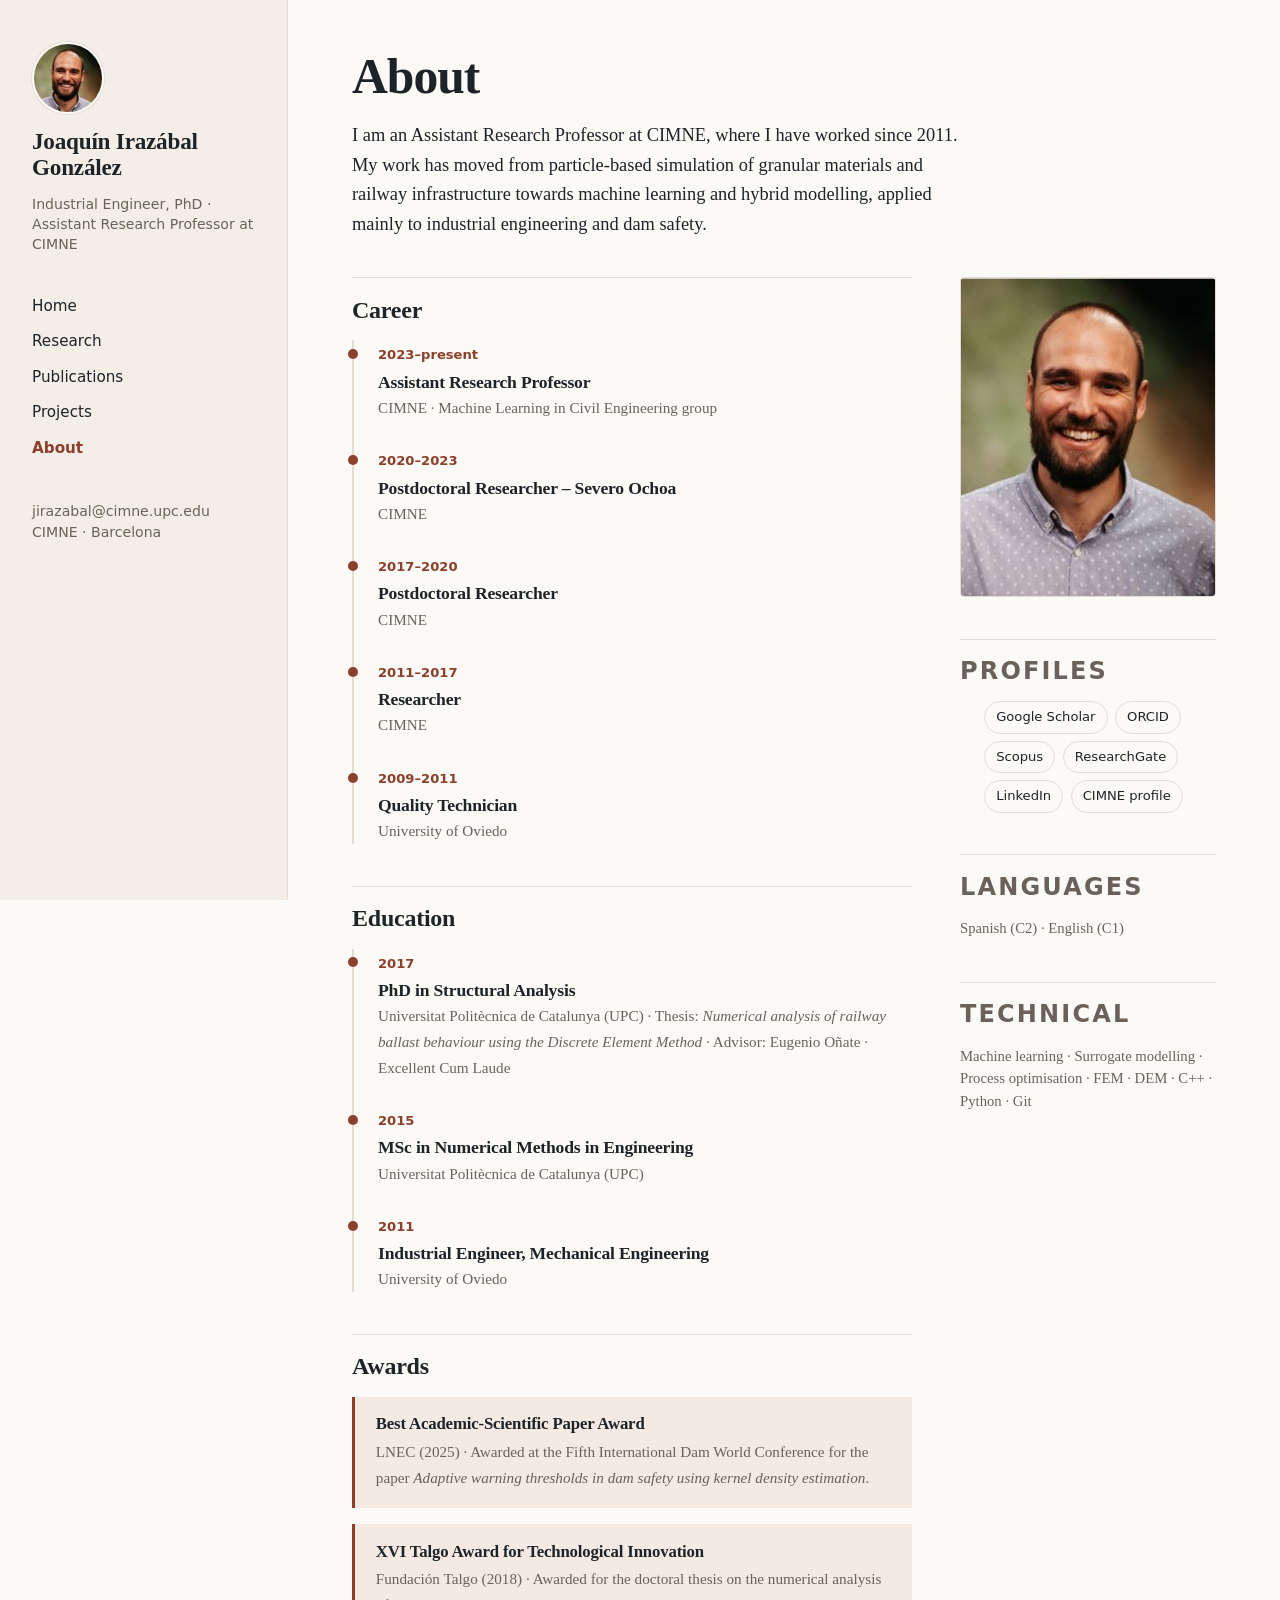
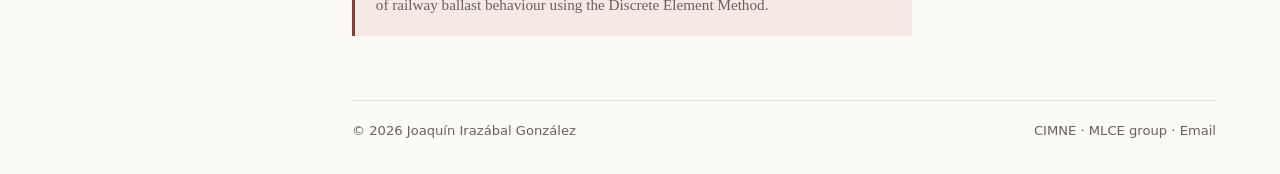
==== commit 9efcb8aa: "Update avatar image size for Joaquín Irazábal across multiple pages" ====
--- a/about.html
+++ b/about.html
@@ -15,7 +15,7 @@
     <div class="shell">
       <header class="site-header">
         <a class="identity" href="index.html" aria-label="Joaquín Irazábal González — home">
-          <img class="avatar" src="assets/images/joaquin-irazabal-avatar.jpg" alt="" width="160" height="160">
+          <img class="avatar" src="assets/images/joaquin-irazabal-avatar.jpg" alt="" width="125" height="125">
           <span class="name">Joaquín Irazábal González</span>
         </a>
         <p class="role">Industrial Engineer, PhD · Assistant Research Professor at CIMNE</p>
